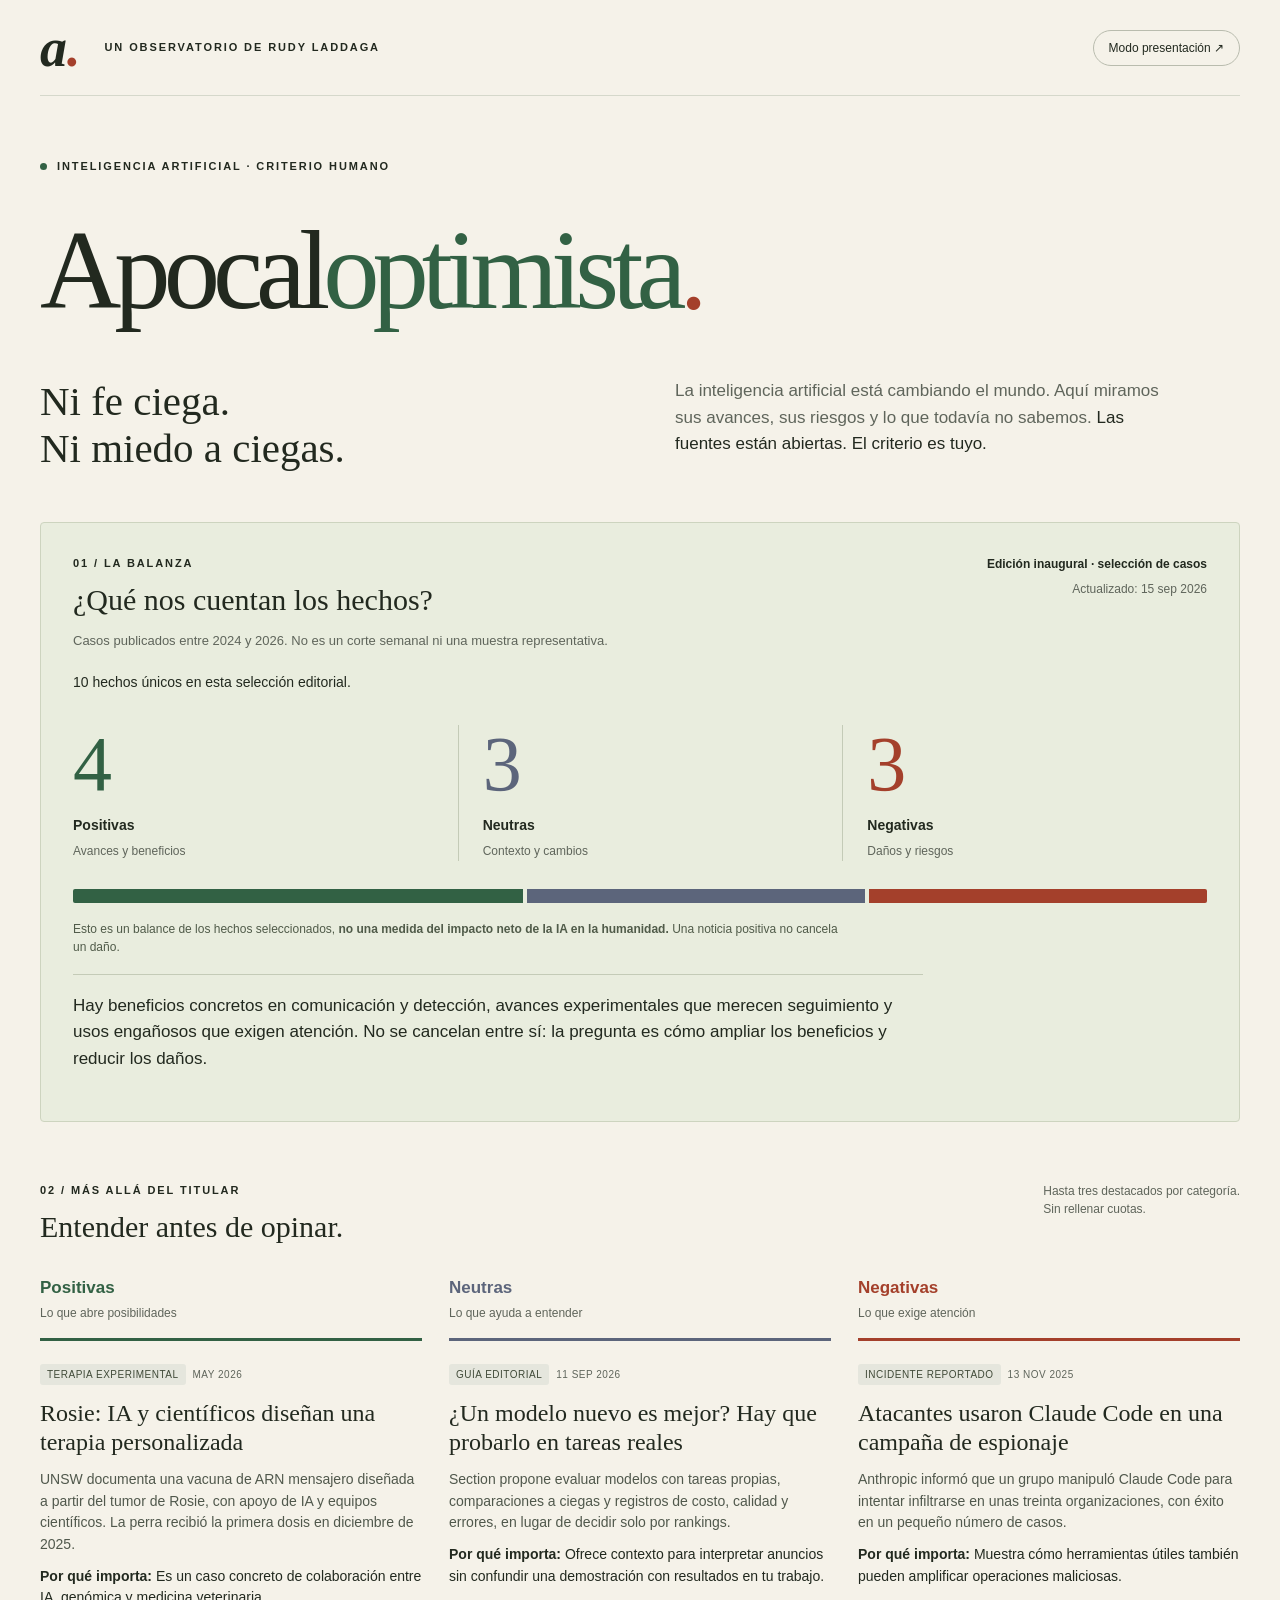
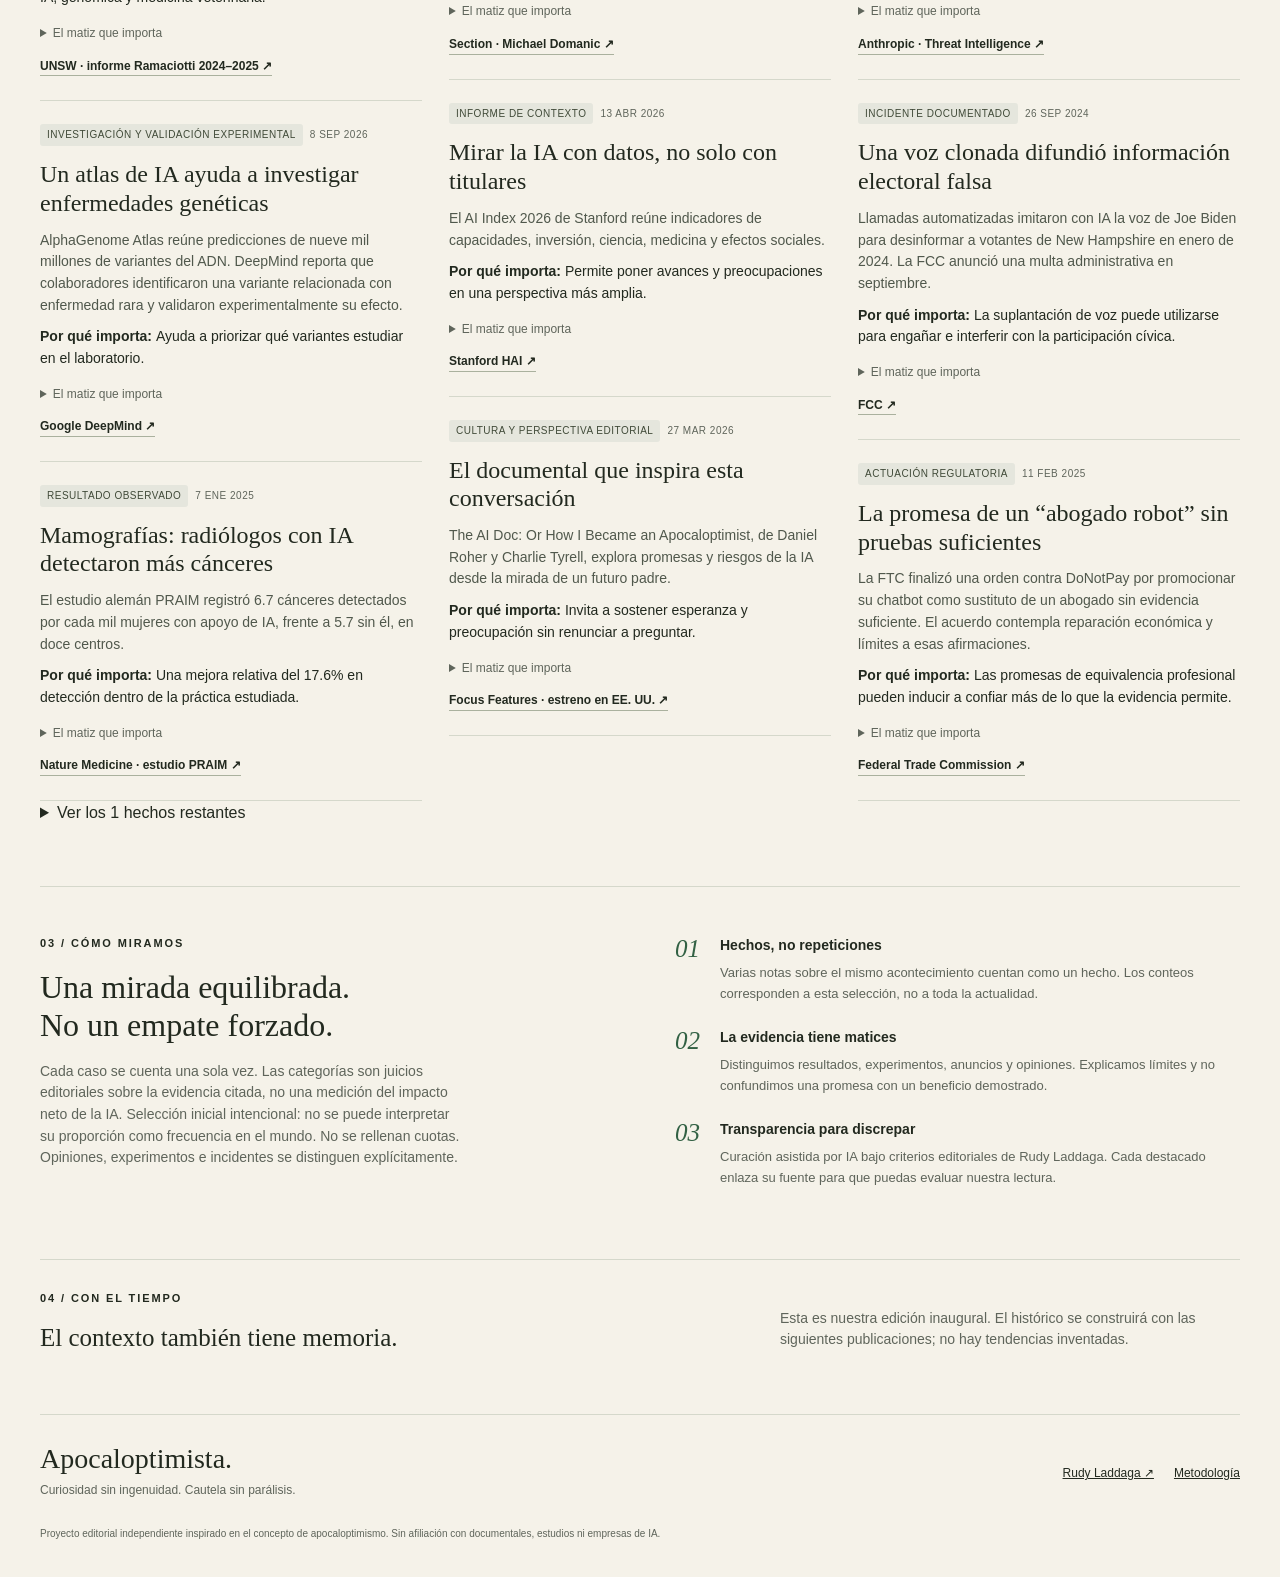
==== apocaloptimista/index.html @ 4a0e38a5 "Launch Apocaloptimista with sourced inaugural edition and TV view" ====
<!doctype html>
<html lang="es">
<head>
<meta charset="utf-8"><meta name="viewport" content="width=device-width,initial-scale=1">
<title>Apocaloptimista — La IA, en perspectiva</title>
<meta name="description" content="Avances, riesgos y contexto de la inteligencia artificial. Una selección con fuentes para formar tu propio criterio, sin alarmismo ni promesas vacías.">
<meta name="theme-color" content="#f5f2e9"><meta property="og:title" content="Apocaloptimista — La IA, en perspectiva"><meta property="og:description" content="Ni fe ciega. Ni miedo a ciegas. Avances, riesgos y contexto para formar tu propio criterio."><meta property="og:type" content="website"><meta property="og:url" content="https://www.laddaga.net/apocaloptimista/">
<link rel="canonical" href="https://www.laddaga.net/apocaloptimista/"><link rel="stylesheet" href="styles.css"><script src="app.js" defer></script>
</head>
<body>
<a class="skip" href="#balance">Saltar al balance</a>
<header class="masthead"><a class="brand" href="./">a<span class="brand-dot">.</span></a><span class="mast-label">UN OBSERVATORIO DE RUDY LADDAGA</span><button id="presentation" type="button" aria-pressed="false">Modo presentación <span aria-hidden="true">↗</span></button></header>
<main>
<section class="hero"><div class="eyebrow"><span class="live-dot"></span> INTELIGENCIA ARTIFICIAL · CRITERIO HUMANO</div><h1>Apocal<span>optimista</span><i>.</i></h1><div class="hero-bottom"><h2>Ni fe ciega.<br>Ni miedo a ciegas.</h2><p>La inteligencia artificial está cambiando el mundo. Aquí miramos sus avances, sus riesgos y lo que todavía no sabemos. <strong>Las fuentes están abiertas. El criterio es tuyo.</strong></p></div></section>
<section id="balance" class="balance" aria-labelledby="balance-title"><div class="section-heading"><div><div class="eyebrow">01 / LA BALANZA</div><h2 id="balance-title">¿Qué nos cuentan los hechos?</h2></div><div class="edition"><span id="edition-label">Cargando edición…</span><time id="updated"></time></div></div><p id="period" class="period"></p><div id="status" role="status">Estamos preparando los datos de esta edición.</div><div class="counts" id="counts"></div><div class="distribution" id="distribution" role="img" aria-label="Distribución de noticias"></div><p class="balance-note">Esto es un balance de los hechos seleccionados, <strong>no una medida del impacto neto de la IA en la humanidad.</strong> Una noticia positiva no cancela un daño.</p><p id="editorial" class="editorial" hidden></p></section>
<section class="stories" aria-labelledby="stories-title"><div class="section-heading"><div><div class="eyebrow">02 / MÁS ALLÁ DEL TITULAR</div><h2 id="stories-title">Entender antes de opinar.</h2></div><p>Hasta tres destacados por categoría.<br>Sin rellenar cuotas.</p></div><div class="story-columns" id="stories"></div></section>
<section class="methodology" id="metodo"><div><div class="eyebrow">03 / CÓMO MIRAMOS</div><h2>Una mirada equilibrada.<br>No un empate forzado.</h2><p id="methodology-intro">Seleccionamos hechos, contrastamos las fuentes y explicamos por qué importa cada uno. La incertidumbre no se esconde.</p></div><div class="principles"><article><span>01</span><div><h3>Hechos, no repeticiones</h3><p>Varias notas sobre el mismo acontecimiento cuentan como un hecho. Los conteos corresponden a esta selección, no a toda la actualidad.</p></div></article><article><span>02</span><div><h3>La evidencia tiene matices</h3><p>Distinguimos resultados, experimentos, anuncios y opiniones. Explicamos límites y no confundimos una promesa con un beneficio demostrado.</p></div></article><article><span>03</span><div><h3>Transparencia para discrepar</h3><p>Curación asistida por IA bajo criterios editoriales de Rudy Laddaga. Cada destacado enlaza su fuente para que puedas evaluar nuestra lectura.</p></div></article></div></section>
<section class="archive"><div><div class="eyebrow">04 / CON EL TIEMPO</div><h2>El contexto también tiene memoria.</h2></div><p id="archive-note">Esta es nuestra edición inaugural. El histórico se construirá con las siguientes publicaciones; no hay tendencias inventadas.</p></section>
</main><footer><div><strong>Apocaloptimista.</strong><p>Curiosidad sin ingenuidad. Cautela sin parálisis.</p></div><div class="footer-links"><a href="/">Rudy Laddaga ↗</a><a href="#metodo">Metodología</a></div><small>Proyecto editorial independiente inspirado en el concepto de apocaloptimismo. Sin afiliación con documentales, estudios ni empresas de IA.</small><span class="tv-url">laddaga.net/apocaloptimista</span></footer>
<noscript><p class="noscript">Activa JavaScript para consultar los conteos y noticias de esta edición. También puedes <a href="data.json">leer los datos publicados</a>.</p></noscript>
</body></html>
---- apocaloptimista/styles.css ----
:root{--paper:#f5f2e9;--ink:#22291f;--muted:#5f655b;--line:#d5d8cb;--green:#326144;--orange:#a4402b;--neutral:#5c657b;--serif:Georgia,'Times New Roman',serif}*{box-sizing:border-box}html{scroll-behavior:smooth}body{margin:0;background:var(--paper);color:var(--ink);font-family:Arial,Helvetica,sans-serif;line-height:1.55}a{color:inherit}button,a{touch-action:manipulation}button:focus-visible,a:focus-visible,summary:focus-visible{outline:3px solid var(--orange);outline-offset:5px}.skip{position:absolute;left:20px;top:-80px;background:var(--ink);color:white;padding:12px;z-index:10}.skip:focus{top:10px}.masthead,main,footer{width:min(1240px,calc(100% - 80px));margin:auto}.masthead{display:flex;align-items:center;gap:24px;min-height:96px;border-bottom:1px solid var(--line)}.brand{font:italic bold 54px var(--serif);text-decoration:none;line-height:1}.brand-dot{color:var(--orange)}.mast-label,.eyebrow{font-size:11px;font-weight:700;letter-spacing:1.9px}.mast-label{flex:1}.masthead button{border:1px solid #b9bcae;padding:10px 15px;border-radius:30px;background:transparent;color:var(--ink);font-size:12px;cursor:pointer}.hero{padding:62px 0 50px}.hero>.eyebrow{display:flex;align-items:center;gap:10px}.live-dot{width:7px;height:7px;background:var(--green);border-radius:50%}h1{font-family:var(--serif);font-size:clamp(48px,8.8vw,114px);font-weight:400;letter-spacing:-7px;line-height:1.2;margin:28px 0 40px}h1 span{color:var(--green)}h1 i{color:var(--orange);font-style:normal}.hero-bottom{display:grid;grid-template-columns:1fr 1fr;align-items:start;gap:70px}.hero-bottom h2{font:400 clamp(30px,3.2vw,44px)/1.15 var(--serif);margin:0}.hero-bottom p{font-size:17px;max-width:490px;margin:0;color:var(--muted)}.hero-bottom strong{color:var(--ink);font-weight:500}.balance{padding:32px;background:#e9edde;border:1px solid #cdd4bf;border-radius:4px;scroll-margin-top:20px}.section-heading{display:flex;align-items:start;justify-content:space-between;gap:24px}.section-heading h2{font:400 30px/1.2 var(--serif);margin:10px 0 0}.edition{text-align:right;font-size:12px;color:var(--muted)}.edition span{display:block;font-weight:700;color:var(--ink)}.edition time{display:block;margin-top:6px}.period{font-size:13px;color:var(--muted);margin-bottom:0}.counts{display:grid;grid-template-columns:repeat(3,1fr);gap:20px;margin:32px 0 20px}.count{border-left:1px solid #c4cbb7;padding-left:24px}.count:first-child{border-left:none;padding-left:0}.count strong{font:400 78px/1 var(--serif);display:block;margin-bottom:10px}.count .count-label{font-size:14px;font-weight:700}.count small{display:block;font-size:12px;margin-top:4px;color:var(--muted)}.positiva{--category:var(--green)}.neutra{--category:var(--neutral)}.negativa{--category:var(--orange)}.count strong,.column-heading{color:var(--category)}.distribution{display:flex;gap:4px;height:14px;margin-top:28px;overflow:hidden;border-radius:2px}.distribution span{background:var(--category);min-width:0}.balance-note{max-width:780px;font-size:12px;color:#505b49;margin:17px 0 0}.balance-note strong{font-weight:600}.editorial{padding-top:18px;border-top:1px solid #c4cbb7;font-size:17px;max-width:850px}.stories{padding:60px 0}.section-heading>p{font-size:12px;color:var(--muted);margin:0}.story-columns{display:grid;grid-template-columns:repeat(3,1fr);gap:27px;margin-top:30px}.column-heading{font-size:17px;font-weight:700;margin:0;padding:0 0 15px;border-bottom:3px solid var(--category)}.column-heading span{font-size:12px;font-weight:400;display:block;color:var(--muted);margin-top:3px}.story{padding:23px 0;border-bottom:1px solid var(--line)}.story-meta{font-size:10px;letter-spacing:.5px;text-transform:uppercase;color:var(--muted);display:flex;flex-wrap:wrap;gap:7px;align-items:center}.tag{background:#e5e6dd;border-radius:3px;padding:3px 7px;color:#404a38}.story h3{font:400 24px/1.2 var(--serif);margin:14px 0 12px}.story p{font-size:14px;color:#50584c;margin:10px 0}.story .why{color:var(--ink)}.story details{font-size:12px;margin-top:15px}.story summary{cursor:pointer;color:var(--muted)}.story details p{font-size:12px}.source{font-size:12px;display:inline-block;text-decoration:none;border-bottom:1px solid #aab19e;margin-top:14px;font-weight:700}.source:hover{color:var(--orange)}.empty{color:var(--muted);font-size:14px}.methodology{border-top:1px solid var(--line);display:grid;grid-template-columns:1fr 1fr;gap:70px;padding:48px 0}.methodology h2,.archive h2{font:400 32px/1.2 var(--serif);margin:16px 0}.methodology>div>p,.archive p{font-size:14px;color:var(--muted);max-width:420px}.principles article{display:flex;gap:20px;padding:0 0 23px}.principles article>span{font:italic 25px var(--serif);color:var(--green)}.principles h3{font-size:14px;margin:0 0 7px}.principles p{font-size:13px;color:var(--muted);margin:0}.archive{padding:30px 0 45px;border-top:1px solid var(--line);display:flex;justify-content:space-between;gap:50px;align-items:center}.archive h2{font-size:25px}.archive p{max-width:460px}footer{border-top:1px solid var(--line);padding:28px 0 35px;display:flex;flex-wrap:wrap;gap:22px;justify-content:space-between}footer strong{font:400 28px var(--serif)}footer p{font-size:12px;color:var(--muted);margin:5px 0}.footer-links{display:flex;gap:20px;align-items:center;font-size:12px}footer small{display:block;width:100%;font-size:10px;color:var(--muted)}.tv-url{display:none}#status{font-size:14px;margin-top:20px}.noscript{padding:20px}.presentation .masthead,.presentation main,.presentation footer{width:min(1500px,calc(100% - 72px))}.presentation .hero{padding:30px 0}.presentation h1{font-size:clamp(60px,9vw,128px);margin:10px 0 20px}.presentation .hero-bottom{display:none}.presentation .counts strong{font-size:110px}.presentation .count-label{font-size:22px}.presentation .count small,.presentation .balance-note{font-size:16px}.presentation .balance{padding:25px 35px}.presentation .stories,.presentation .methodology,.presentation .archive,.presentation footer>div,.presentation footer>small{display:none}.presentation .tv-url{display:block;font-size:30px;font-weight:700}.presentation footer{border:0;justify-content:center;padding:18px 0}.presentation .section-heading h2{font-size:35px}@media(max-width:700px){.masthead,main,footer{width:calc(100% - 36px)}.masthead{min-height:76px;gap:12px}.mast-label{font-size:8px;letter-spacing:1px;max-width:130px}.masthead button{font-size:10px;padding:8px 10px;margin-left:auto}.brand{font-size:42px}.hero{padding:38px 0 30px}.eyebrow{font-size:9px;letter-spacing:1.4px}h1{font-size:clamp(34px,10vw,68px);letter-spacing:-2.6px;margin:22px 0 26px}.hero-bottom{grid-template-columns:1fr;gap:20px}.hero-bottom h2{font-size:30px}.hero-bottom p{font-size:15px}.balance{padding:20px 16px}.section-heading{flex-direction:column;gap:15px}.section-heading h2{font-size:27px}.edition{text-align:left}.edition time{margin-top:2px}.counts{gap:8px;margin:25px 0 15px}.count{padding-left:12px}.count strong{font-size:55px}.count .count-label{font-size:12px}.count small{font-size:10px}.distribution{margin-top:20px}.balance-note{font-size:11px}.stories{padding:35px 0}.story-columns{grid-template-columns:1fr;gap:35px}.story h3{font-size:26px}.story{padding:22px 0}.methodology{grid-template-columns:1fr;gap:20px;padding:35px 0}.methodology h2{font-size:30px}.archive{display:block;padding-bottom:25px}.presentation .masthead,.presentation main,.presentation footer{width:calc(100% - 28px)}.presentation h1{font-size:10vw;letter-spacing:-2px}.presentation .balance{padding:20px 14px}.presentation .counts strong{font-size:65px}.presentation .count-label{font-size:12px}.presentation .count small,.presentation .balance-note{font-size:11px}.presentation .tv-url{font-size:19px}.presentation .section-heading h2{font-size:26px}}@media(prefers-reduced-motion:reduce){html{scroll-behavior:auto}}
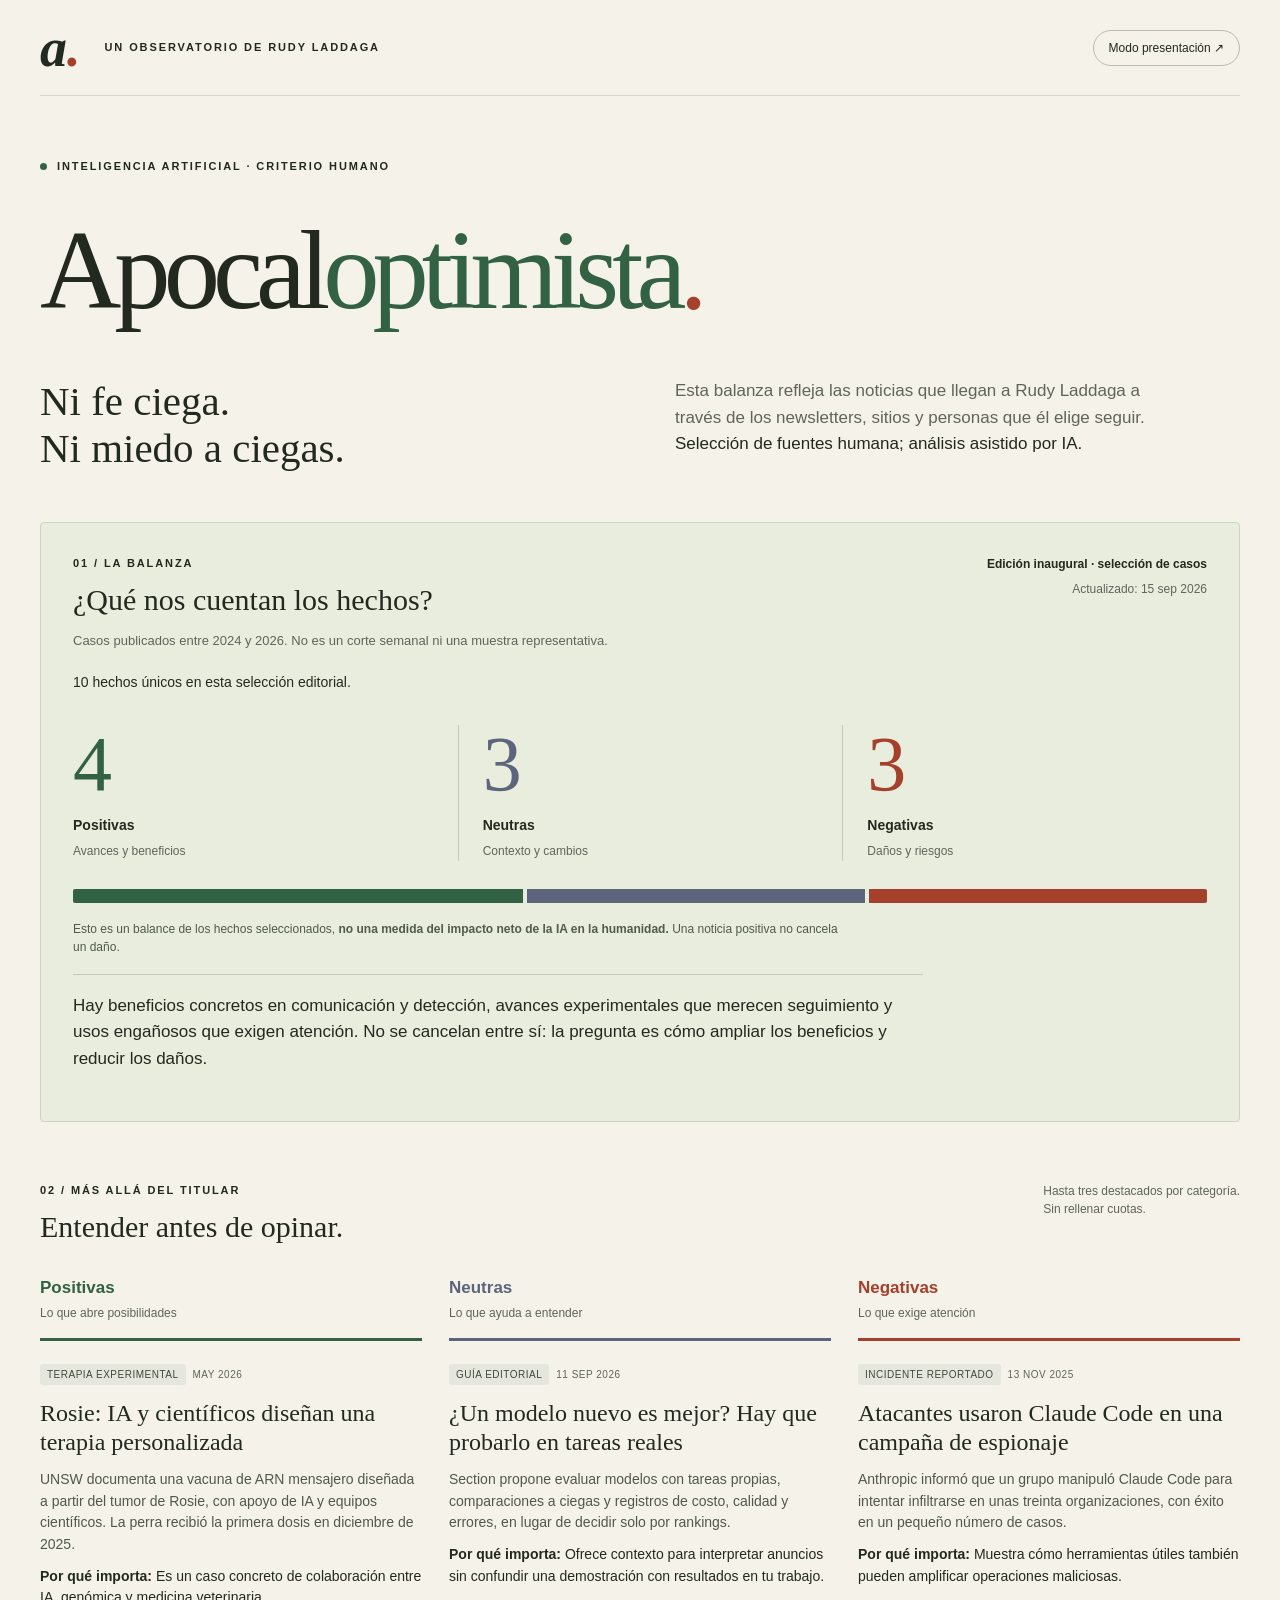
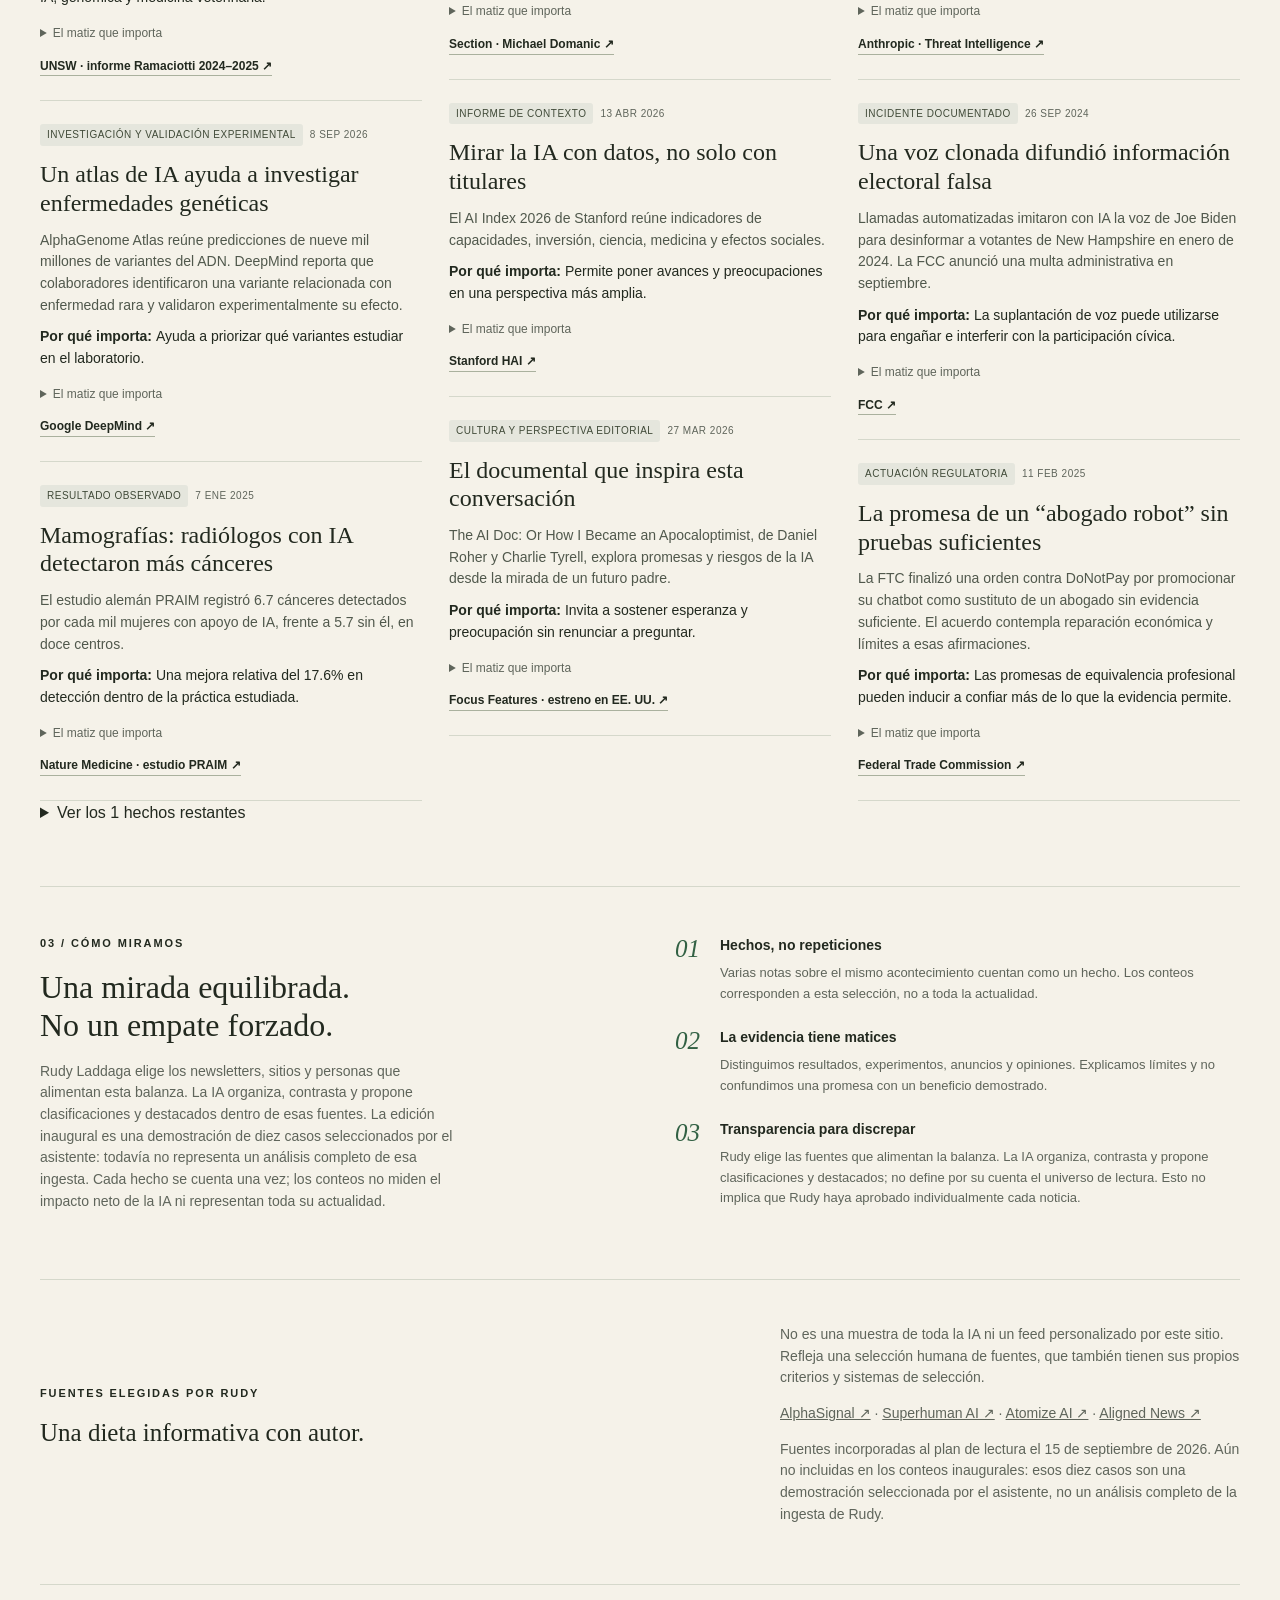
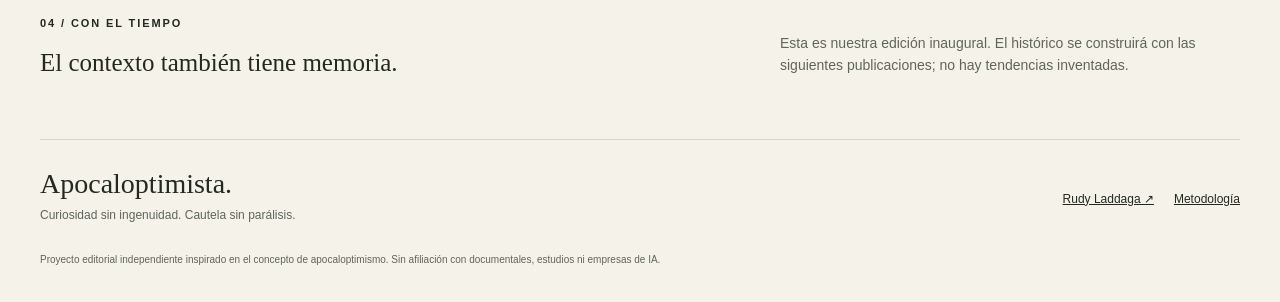
==== commit 15896229: "Clarify Rudy-curated source universe and inaugural scope" ====
--- a/apocaloptimista/index.html
+++ b/apocaloptimista/index.html
@@ -11,11 +11,11 @@
 <a class="skip" href="#balance">Saltar al balance</a>
 <header class="masthead"><a class="brand" href="./">a<span class="brand-dot">.</span></a><span class="mast-label">UN OBSERVATORIO DE RUDY LADDAGA</span><button id="presentation" type="button" aria-pressed="false">Modo presentación <span aria-hidden="true">↗</span></button></header>
 <main>
-<section class="hero"><div class="eyebrow"><span class="live-dot"></span> INTELIGENCIA ARTIFICIAL · CRITERIO HUMANO</div><h1>Apocal<span>optimista</span><i>.</i></h1><div class="hero-bottom"><h2>Ni fe ciega.<br>Ni miedo a ciegas.</h2><p>La inteligencia artificial está cambiando el mundo. Aquí miramos sus avances, sus riesgos y lo que todavía no sabemos. <strong>Las fuentes están abiertas. El criterio es tuyo.</strong></p></div></section>
+<section class="hero"><div class="eyebrow"><span class="live-dot"></span> INTELIGENCIA ARTIFICIAL · CRITERIO HUMANO</div><h1>Apocal<span>optimista</span><i>.</i></h1><div class="hero-bottom"><h2>Ni fe ciega.<br>Ni miedo a ciegas.</h2><p>Esta balanza refleja las noticias que llegan a Rudy Laddaga a través de los newsletters, sitios y personas que él elige seguir. <strong>Selección de fuentes humana; análisis asistido por IA.</strong></p></div></section>
 <section id="balance" class="balance" aria-labelledby="balance-title"><div class="section-heading"><div><div class="eyebrow">01 / LA BALANZA</div><h2 id="balance-title">¿Qué nos cuentan los hechos?</h2></div><div class="edition"><span id="edition-label">Cargando edición…</span><time id="updated"></time></div></div><p id="period" class="period"></p><div id="status" role="status">Estamos preparando los datos de esta edición.</div><div class="counts" id="counts"></div><div class="distribution" id="distribution" role="img" aria-label="Distribución de noticias"></div><p class="balance-note">Esto es un balance de los hechos seleccionados, <strong>no una medida del impacto neto de la IA en la humanidad.</strong> Una noticia positiva no cancela un daño.</p><p id="editorial" class="editorial" hidden></p></section>
 <section class="stories" aria-labelledby="stories-title"><div class="section-heading"><div><div class="eyebrow">02 / MÁS ALLÁ DEL TITULAR</div><h2 id="stories-title">Entender antes de opinar.</h2></div><p>Hasta tres destacados por categoría.<br>Sin rellenar cuotas.</p></div><div class="story-columns" id="stories"></div></section>
-<section class="methodology" id="metodo"><div><div class="eyebrow">03 / CÓMO MIRAMOS</div><h2>Una mirada equilibrada.<br>No un empate forzado.</h2><p id="methodology-intro">Seleccionamos hechos, contrastamos las fuentes y explicamos por qué importa cada uno. La incertidumbre no se esconde.</p></div><div class="principles"><article><span>01</span><div><h3>Hechos, no repeticiones</h3><p>Varias notas sobre el mismo acontecimiento cuentan como un hecho. Los conteos corresponden a esta selección, no a toda la actualidad.</p></div></article><article><span>02</span><div><h3>La evidencia tiene matices</h3><p>Distinguimos resultados, experimentos, anuncios y opiniones. Explicamos límites y no confundimos una promesa con un beneficio demostrado.</p></div></article><article><span>03</span><div><h3>Transparencia para discrepar</h3><p>Curación asistida por IA bajo criterios editoriales de Rudy Laddaga. Cada destacado enlaza su fuente para que puedas evaluar nuestra lectura.</p></div></article></div></section>
-<section class="archive"><div><div class="eyebrow">04 / CON EL TIEMPO</div><h2>El contexto también tiene memoria.</h2></div><p id="archive-note">Esta es nuestra edición inaugural. El histórico se construirá con las siguientes publicaciones; no hay tendencias inventadas.</p></section>
+<section class="methodology" id="metodo"><div><div class="eyebrow">03 / CÓMO MIRAMOS</div><h2>Una mirada equilibrada.<br>No un empate forzado.</h2><p id="methodology-intro">Seleccionamos hechos, contrastamos las fuentes y explicamos por qué importa cada uno. La incertidumbre no se esconde.</p></div><div class="principles"><article><span>01</span><div><h3>Hechos, no repeticiones</h3><p>Varias notas sobre el mismo acontecimiento cuentan como un hecho. Los conteos corresponden a esta selección, no a toda la actualidad.</p></div></article><article><span>02</span><div><h3>La evidencia tiene matices</h3><p>Distinguimos resultados, experimentos, anuncios y opiniones. Explicamos límites y no confundimos una promesa con un beneficio demostrado.</p></div></article><article><span>03</span><div><h3>Transparencia para discrepar</h3><p>Rudy elige las fuentes que alimentan la balanza. La IA organiza, contrasta y propone clasificaciones y destacados; no define por su cuenta el universo de lectura. Esto no implica que Rudy haya aprobado individualmente cada noticia.</p></div></article></div></section>
+<section class="archive" id="fuentes"><div><div class="eyebrow">FUENTES ELEGIDAS POR RUDY</div><h2>Una dieta informativa con autor.</h2></div><div><p>No es una muestra de toda la IA ni un feed personalizado por este sitio. Refleja una selección humana de fuentes, que también tienen sus propios criterios y sistemas de selección.</p><p><a href="https://alphasignal.ai/" target="_blank" rel="noopener noreferrer">AlphaSignal ↗</a> · <a href="https://www.superhuman.ai/" target="_blank" rel="noopener noreferrer">Superhuman AI ↗</a> · <a href="https://atomize-ai.vercel.app/" target="_blank" rel="noopener noreferrer">Atomize AI ↗</a> · <a href="https://alignednews.com/ai" target="_blank" rel="noopener noreferrer">Aligned News ↗</a></p><p>Fuentes incorporadas al plan de lectura el 15 de septiembre de 2026. Aún no incluidas en los conteos inaugurales: esos diez casos son una demostración seleccionada por el asistente, no un análisis completo de la ingesta de Rudy.</p></div></section><section class="archive"><div><div class="eyebrow">04 / CON EL TIEMPO</div><h2>El contexto también tiene memoria.</h2></div><p id="archive-note">Esta es nuestra edición inaugural. El histórico se construirá con las siguientes publicaciones; no hay tendencias inventadas.</p></section>
 </main><footer><div><strong>Apocaloptimista.</strong><p>Curiosidad sin ingenuidad. Cautela sin parálisis.</p></div><div class="footer-links"><a href="/">Rudy Laddaga ↗</a><a href="#metodo">Metodología</a></div><small>Proyecto editorial independiente inspirado en el concepto de apocaloptimismo. Sin afiliación con documentales, estudios ni empresas de IA.</small><span class="tv-url">laddaga.net/apocaloptimista</span></footer>
 <noscript><p class="noscript">Activa JavaScript para consultar los conteos y noticias de esta edición. También puedes <a href="data.json">leer los datos publicados</a>.</p></noscript>
 </body></html>
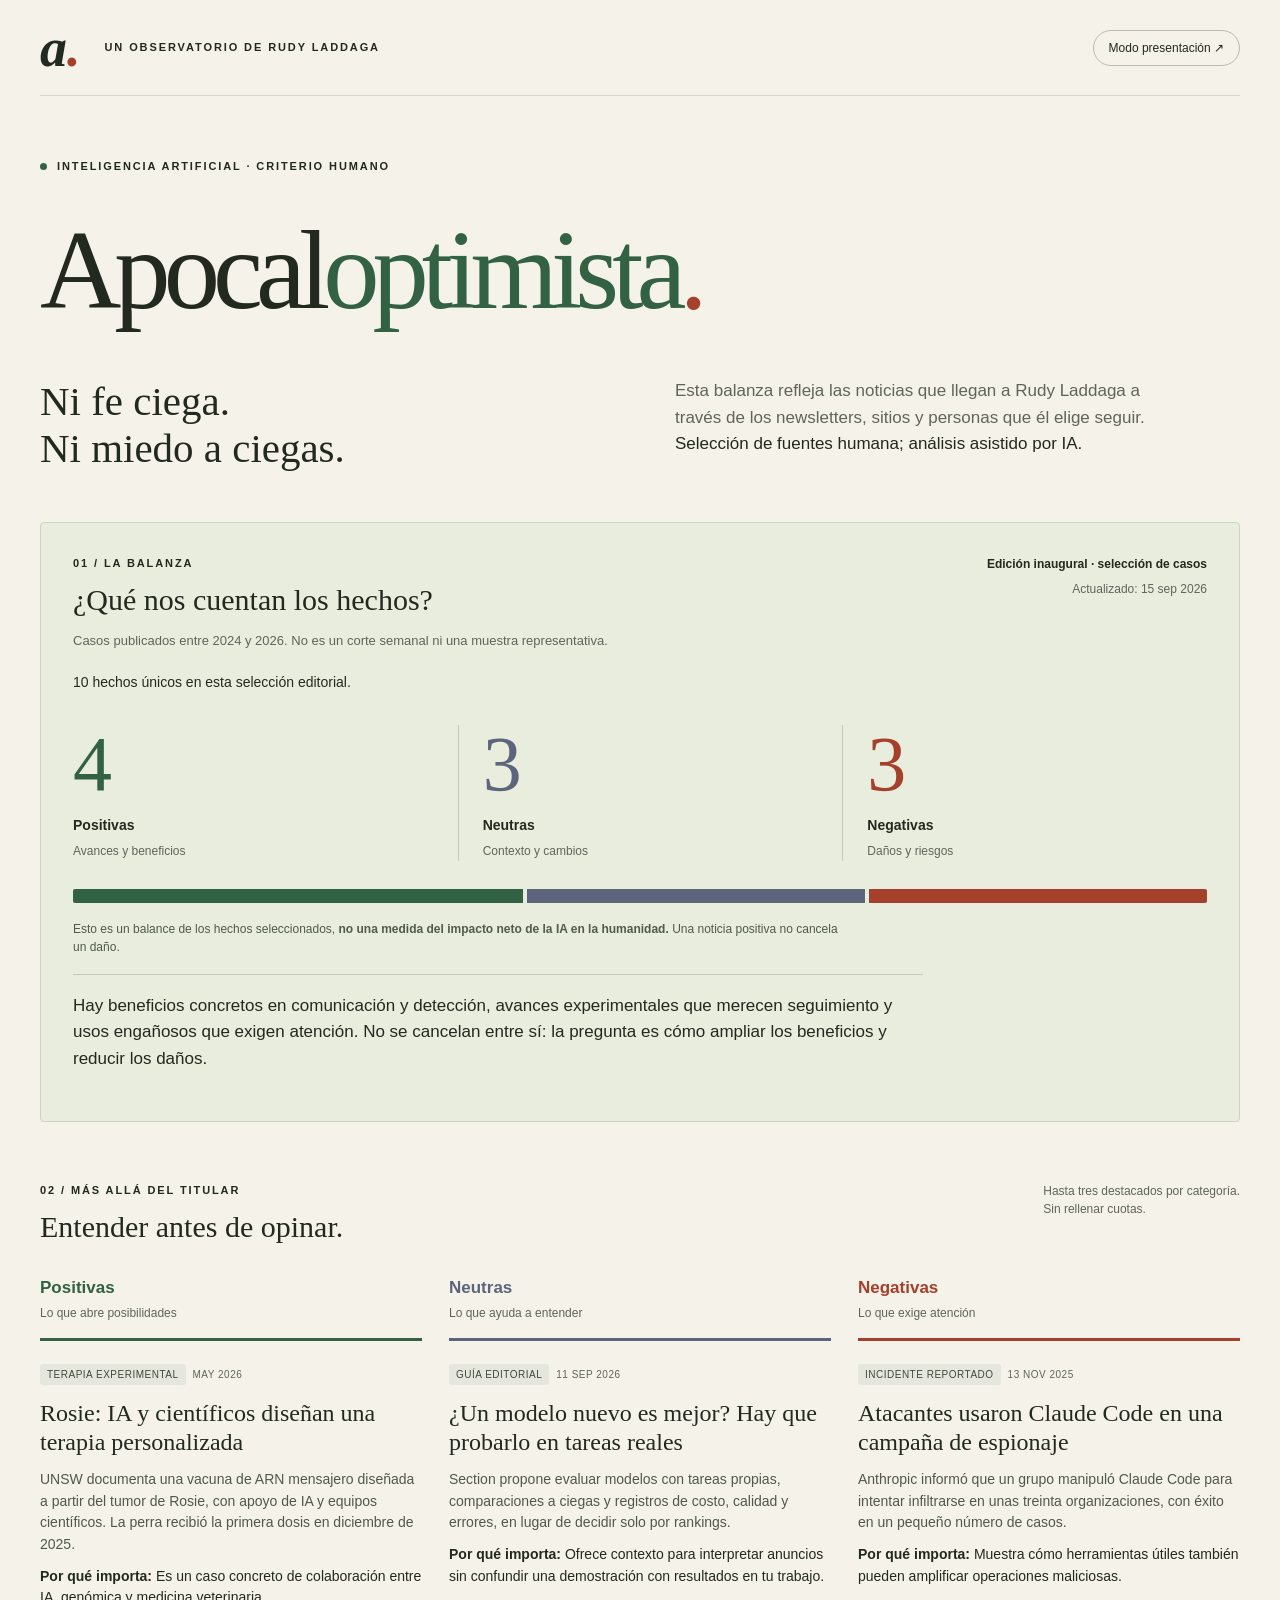
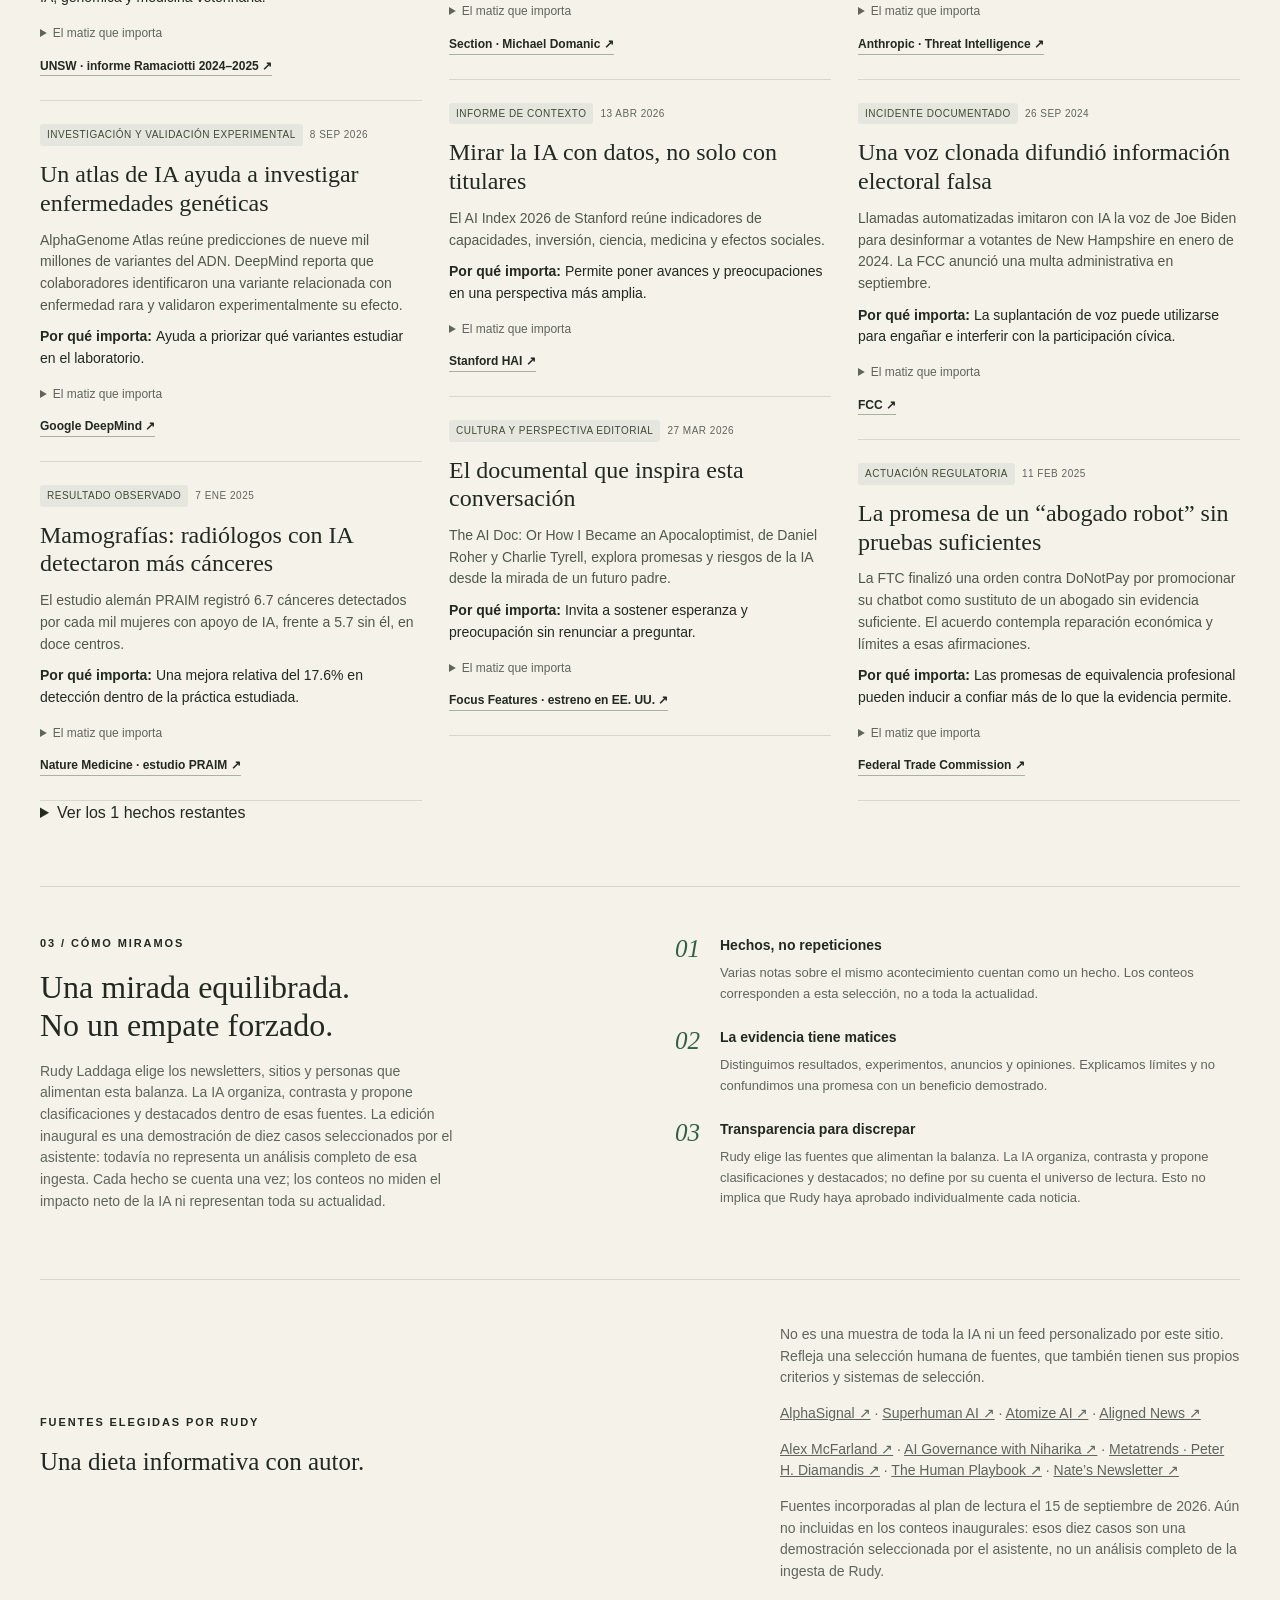
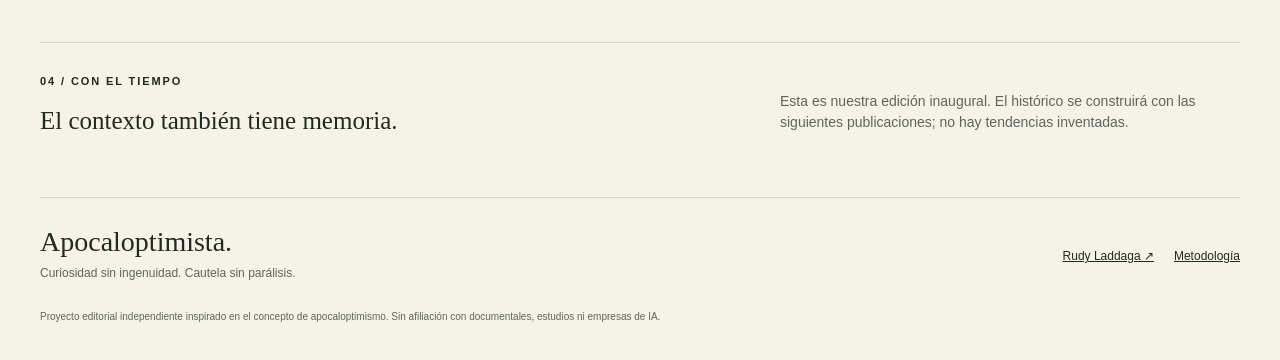
==== commit d4bde3d8: "Add five newsletters selected by Rudy" ====
--- a/apocaloptimista/index.html
+++ b/apocaloptimista/index.html
@@ -15,7 +15,7 @@
 <section id="balance" class="balance" aria-labelledby="balance-title"><div class="section-heading"><div><div class="eyebrow">01 / LA BALANZA</div><h2 id="balance-title">¿Qué nos cuentan los hechos?</h2></div><div class="edition"><span id="edition-label">Cargando edición…</span><time id="updated"></time></div></div><p id="period" class="period"></p><div id="status" role="status">Estamos preparando los datos de esta edición.</div><div class="counts" id="counts"></div><div class="distribution" id="distribution" role="img" aria-label="Distribución de noticias"></div><p class="balance-note">Esto es un balance de los hechos seleccionados, <strong>no una medida del impacto neto de la IA en la humanidad.</strong> Una noticia positiva no cancela un daño.</p><p id="editorial" class="editorial" hidden></p></section>
 <section class="stories" aria-labelledby="stories-title"><div class="section-heading"><div><div class="eyebrow">02 / MÁS ALLÁ DEL TITULAR</div><h2 id="stories-title">Entender antes de opinar.</h2></div><p>Hasta tres destacados por categoría.<br>Sin rellenar cuotas.</p></div><div class="story-columns" id="stories"></div></section>
 <section class="methodology" id="metodo"><div><div class="eyebrow">03 / CÓMO MIRAMOS</div><h2>Una mirada equilibrada.<br>No un empate forzado.</h2><p id="methodology-intro">Seleccionamos hechos, contrastamos las fuentes y explicamos por qué importa cada uno. La incertidumbre no se esconde.</p></div><div class="principles"><article><span>01</span><div><h3>Hechos, no repeticiones</h3><p>Varias notas sobre el mismo acontecimiento cuentan como un hecho. Los conteos corresponden a esta selección, no a toda la actualidad.</p></div></article><article><span>02</span><div><h3>La evidencia tiene matices</h3><p>Distinguimos resultados, experimentos, anuncios y opiniones. Explicamos límites y no confundimos una promesa con un beneficio demostrado.</p></div></article><article><span>03</span><div><h3>Transparencia para discrepar</h3><p>Rudy elige las fuentes que alimentan la balanza. La IA organiza, contrasta y propone clasificaciones y destacados; no define por su cuenta el universo de lectura. Esto no implica que Rudy haya aprobado individualmente cada noticia.</p></div></article></div></section>
-<section class="archive" id="fuentes"><div><div class="eyebrow">FUENTES ELEGIDAS POR RUDY</div><h2>Una dieta informativa con autor.</h2></div><div><p>No es una muestra de toda la IA ni un feed personalizado por este sitio. Refleja una selección humana de fuentes, que también tienen sus propios criterios y sistemas de selección.</p><p><a href="https://alphasignal.ai/" target="_blank" rel="noopener noreferrer">AlphaSignal ↗</a> · <a href="https://www.superhuman.ai/" target="_blank" rel="noopener noreferrer">Superhuman AI ↗</a> · <a href="https://atomize-ai.vercel.app/" target="_blank" rel="noopener noreferrer">Atomize AI ↗</a> · <a href="https://alignednews.com/ai" target="_blank" rel="noopener noreferrer">Aligned News ↗</a></p><p>Fuentes incorporadas al plan de lectura el 15 de septiembre de 2026. Aún no incluidas en los conteos inaugurales: esos diez casos son una demostración seleccionada por el asistente, no un análisis completo de la ingesta de Rudy.</p></div></section><section class="archive"><div><div class="eyebrow">04 / CON EL TIEMPO</div><h2>El contexto también tiene memoria.</h2></div><p id="archive-note">Esta es nuestra edición inaugural. El histórico se construirá con las siguientes publicaciones; no hay tendencias inventadas.</p></section>
+<section class="archive" id="fuentes"><div><div class="eyebrow">FUENTES ELEGIDAS POR RUDY</div><h2>Una dieta informativa con autor.</h2></div><div><p>No es una muestra de toda la IA ni un feed personalizado por este sitio. Refleja una selección humana de fuentes, que también tienen sus propios criterios y sistemas de selección.</p><p><a href="https://alphasignal.ai/" target="_blank" rel="noopener noreferrer">AlphaSignal ↗</a> · <a href="https://www.superhuman.ai/" target="_blank" rel="noopener noreferrer">Superhuman AI ↗</a> · <a href="https://atomize-ai.vercel.app/" target="_blank" rel="noopener noreferrer">Atomize AI ↗</a> · <a href="https://alignednews.com/ai" target="_blank" rel="noopener noreferrer">Aligned News ↗</a></p><p><a href="https://alexmcfarland.substack.com/" target="_blank" rel="noopener noreferrer">Alex McFarland ↗</a> · <a href="https://aigovnow.substack.com/" target="_blank" rel="noopener noreferrer">AI Governance with Niharika ↗</a> · <a href="https://metatrends.substack.com/" target="_blank" rel="noopener noreferrer">Metatrends · Peter H. Diamandis ↗</a> · <a href="https://thehumanplaybook.substack.com/" target="_blank" rel="noopener noreferrer">The Human Playbook ↗</a> · <a href="https://natesnewsletter.substack.com/" target="_blank" rel="noopener noreferrer">Nate’s Newsletter ↗</a></p><p>Fuentes incorporadas al plan de lectura el 15 de septiembre de 2026. Aún no incluidas en los conteos inaugurales: esos diez casos son una demostración seleccionada por el asistente, no un análisis completo de la ingesta de Rudy.</p></div></section><section class="archive"><div><div class="eyebrow">04 / CON EL TIEMPO</div><h2>El contexto también tiene memoria.</h2></div><p id="archive-note">Esta es nuestra edición inaugural. El histórico se construirá con las siguientes publicaciones; no hay tendencias inventadas.</p></section>
 </main><footer><div><strong>Apocaloptimista.</strong><p>Curiosidad sin ingenuidad. Cautela sin parálisis.</p></div><div class="footer-links"><a href="/">Rudy Laddaga ↗</a><a href="#metodo">Metodología</a></div><small>Proyecto editorial independiente inspirado en el concepto de apocaloptimismo. Sin afiliación con documentales, estudios ni empresas de IA.</small><span class="tv-url">laddaga.net/apocaloptimista</span></footer>
 <noscript><p class="noscript">Activa JavaScript para consultar los conteos y noticias de esta edición. También puedes <a href="data.json">leer los datos publicados</a>.</p></noscript>
 </body></html>
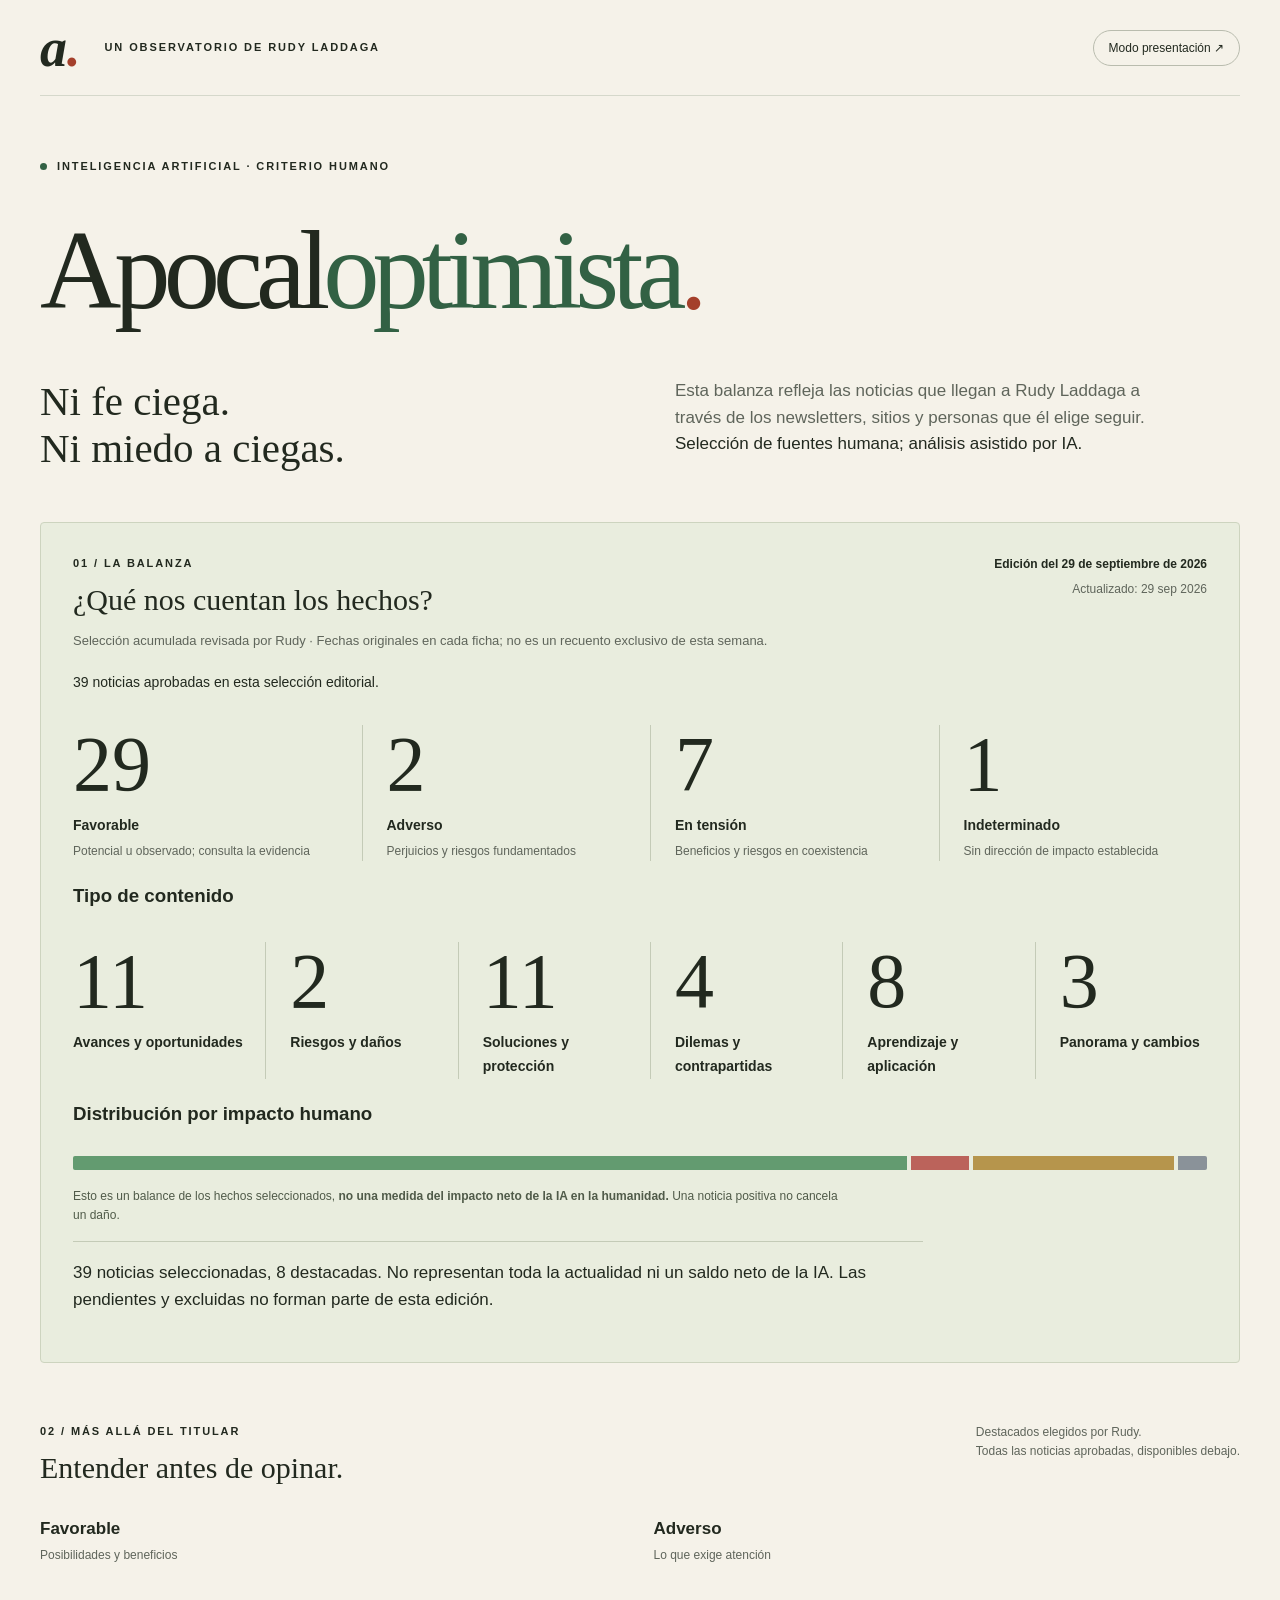
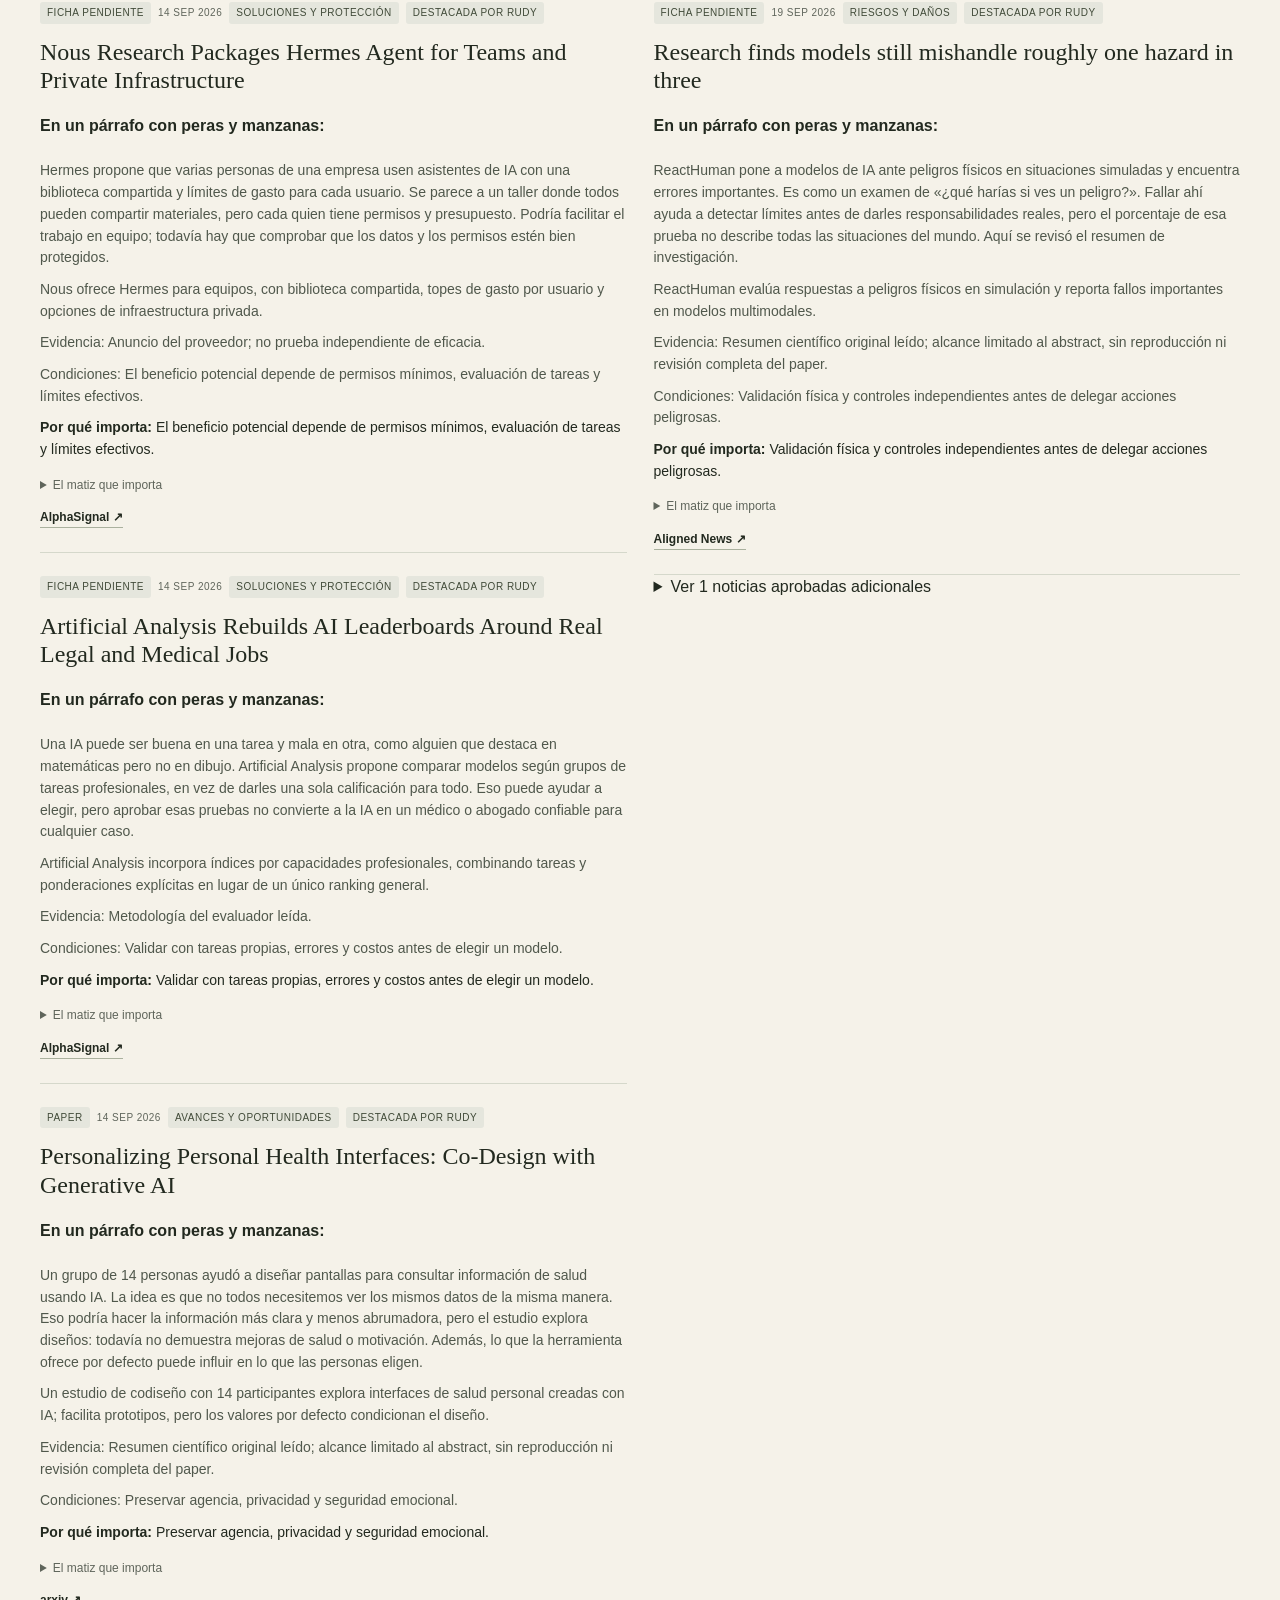
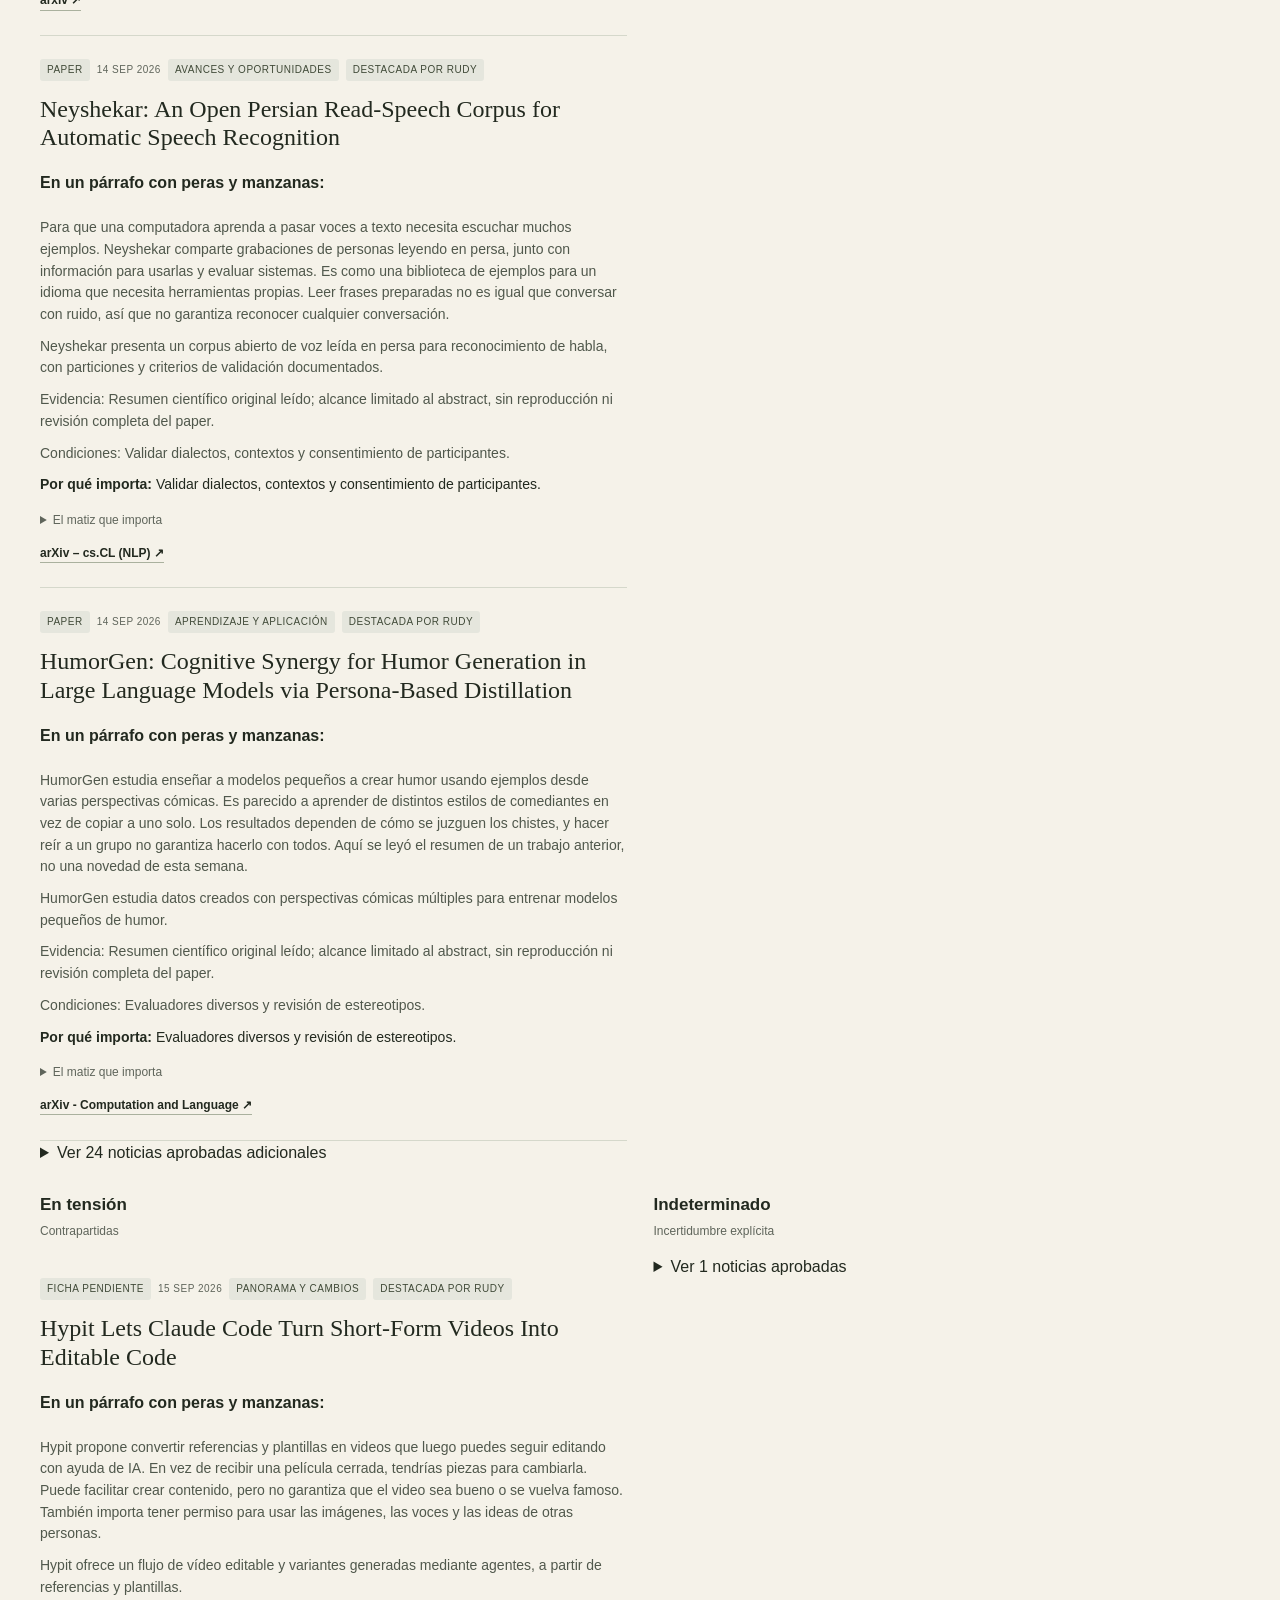
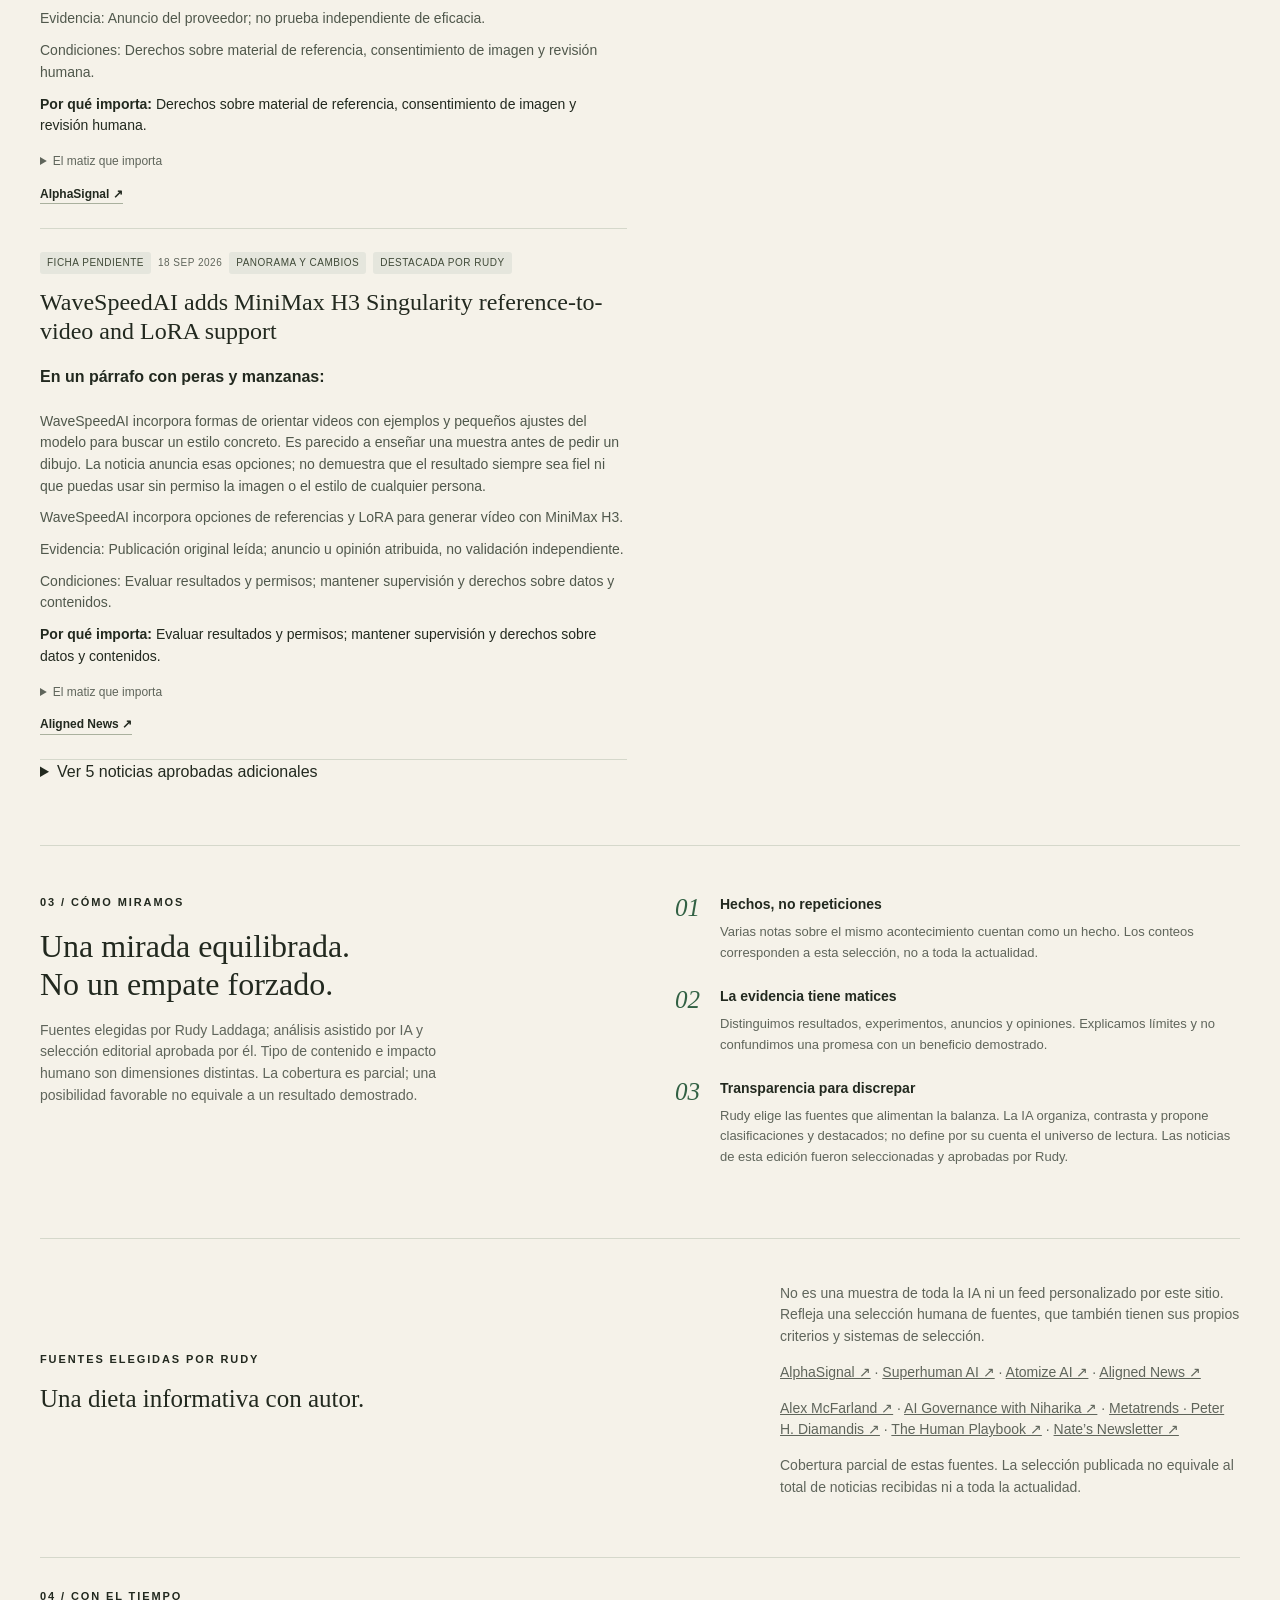
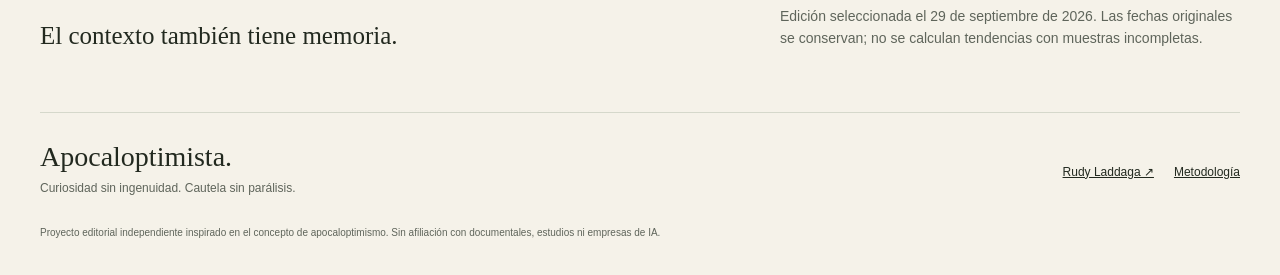
==== commit 4bb1c0a2: "Publish approved Apocaloptimista edition 2026-09-29 with v2 editorial dimensions" ====
--- a/apocaloptimista/index.html
+++ b/apocaloptimista/index.html
@@ -5,17 +5,17 @@
 <title>Apocaloptimista — La IA, en perspectiva</title>
 <meta name="description" content="Avances, riesgos y contexto de la inteligencia artificial. Una selección con fuentes para formar tu propio criterio, sin alarmismo ni promesas vacías.">
 <meta name="theme-color" content="#f5f2e9"><meta property="og:title" content="Apocaloptimista — La IA, en perspectiva"><meta property="og:description" content="Ni fe ciega. Ni miedo a ciegas. Avances, riesgos y contexto para formar tu propio criterio."><meta property="og:type" content="website"><meta property="og:url" content="https://www.laddaga.net/apocaloptimista/">
-<link rel="canonical" href="https://www.laddaga.net/apocaloptimista/"><link rel="stylesheet" href="styles.css"><script src="app.js" defer></script>
+<link rel="canonical" href="https://www.laddaga.net/apocaloptimista/"><link rel="stylesheet" href="styles.css?v=20260929"><script src="app.js?v=20260929" defer></script>
 </head>
 <body>
 <a class="skip" href="#balance">Saltar al balance</a>
 <header class="masthead"><a class="brand" href="./">a<span class="brand-dot">.</span></a><span class="mast-label">UN OBSERVATORIO DE RUDY LADDAGA</span><button id="presentation" type="button" aria-pressed="false">Modo presentación <span aria-hidden="true">↗</span></button></header>
 <main>
 <section class="hero"><div class="eyebrow"><span class="live-dot"></span> INTELIGENCIA ARTIFICIAL · CRITERIO HUMANO</div><h1>Apocal<span>optimista</span><i>.</i></h1><div class="hero-bottom"><h2>Ni fe ciega.<br>Ni miedo a ciegas.</h2><p>Esta balanza refleja las noticias que llegan a Rudy Laddaga a través de los newsletters, sitios y personas que él elige seguir. <strong>Selección de fuentes humana; análisis asistido por IA.</strong></p></div></section>
-<section id="balance" class="balance" aria-labelledby="balance-title"><div class="section-heading"><div><div class="eyebrow">01 / LA BALANZA</div><h2 id="balance-title">¿Qué nos cuentan los hechos?</h2></div><div class="edition"><span id="edition-label">Cargando edición…</span><time id="updated"></time></div></div><p id="period" class="period"></p><div id="status" role="status">Estamos preparando los datos de esta edición.</div><div class="counts" id="counts"></div><div class="distribution" id="distribution" role="img" aria-label="Distribución de noticias"></div><p class="balance-note">Esto es un balance de los hechos seleccionados, <strong>no una medida del impacto neto de la IA en la humanidad.</strong> Una noticia positiva no cancela un daño.</p><p id="editorial" class="editorial" hidden></p></section>
-<section class="stories" aria-labelledby="stories-title"><div class="section-heading"><div><div class="eyebrow">02 / MÁS ALLÁ DEL TITULAR</div><h2 id="stories-title">Entender antes de opinar.</h2></div><p>Hasta tres destacados por categoría.<br>Sin rellenar cuotas.</p></div><div class="story-columns" id="stories"></div></section>
-<section class="methodology" id="metodo"><div><div class="eyebrow">03 / CÓMO MIRAMOS</div><h2>Una mirada equilibrada.<br>No un empate forzado.</h2><p id="methodology-intro">Seleccionamos hechos, contrastamos las fuentes y explicamos por qué importa cada uno. La incertidumbre no se esconde.</p></div><div class="principles"><article><span>01</span><div><h3>Hechos, no repeticiones</h3><p>Varias notas sobre el mismo acontecimiento cuentan como un hecho. Los conteos corresponden a esta selección, no a toda la actualidad.</p></div></article><article><span>02</span><div><h3>La evidencia tiene matices</h3><p>Distinguimos resultados, experimentos, anuncios y opiniones. Explicamos límites y no confundimos una promesa con un beneficio demostrado.</p></div></article><article><span>03</span><div><h3>Transparencia para discrepar</h3><p>Rudy elige las fuentes que alimentan la balanza. La IA organiza, contrasta y propone clasificaciones y destacados; no define por su cuenta el universo de lectura. Esto no implica que Rudy haya aprobado individualmente cada noticia.</p></div></article></div></section>
-<section class="archive" id="fuentes"><div><div class="eyebrow">FUENTES ELEGIDAS POR RUDY</div><h2>Una dieta informativa con autor.</h2></div><div><p>No es una muestra de toda la IA ni un feed personalizado por este sitio. Refleja una selección humana de fuentes, que también tienen sus propios criterios y sistemas de selección.</p><p><a href="https://alphasignal.ai/" target="_blank" rel="noopener noreferrer">AlphaSignal ↗</a> · <a href="https://www.superhuman.ai/" target="_blank" rel="noopener noreferrer">Superhuman AI ↗</a> · <a href="https://atomize-ai.vercel.app/" target="_blank" rel="noopener noreferrer">Atomize AI ↗</a> · <a href="https://alignednews.com/ai" target="_blank" rel="noopener noreferrer">Aligned News ↗</a></p><p><a href="https://alexmcfarland.substack.com/" target="_blank" rel="noopener noreferrer">Alex McFarland ↗</a> · <a href="https://aigovnow.substack.com/" target="_blank" rel="noopener noreferrer">AI Governance with Niharika ↗</a> · <a href="https://metatrends.substack.com/" target="_blank" rel="noopener noreferrer">Metatrends · Peter H. Diamandis ↗</a> · <a href="https://thehumanplaybook.substack.com/" target="_blank" rel="noopener noreferrer">The Human Playbook ↗</a> · <a href="https://natesnewsletter.substack.com/" target="_blank" rel="noopener noreferrer">Nate’s Newsletter ↗</a></p><p>Fuentes incorporadas al plan de lectura el 15 de septiembre de 2026. Aún no incluidas en los conteos inaugurales: esos diez casos son una demostración seleccionada por el asistente, no un análisis completo de la ingesta de Rudy.</p></div></section><section class="archive"><div><div class="eyebrow">04 / CON EL TIEMPO</div><h2>El contexto también tiene memoria.</h2></div><p id="archive-note">Esta es nuestra edición inaugural. El histórico se construirá con las siguientes publicaciones; no hay tendencias inventadas.</p></section>
+<section id="balance" class="balance" aria-labelledby="balance-title"><div class="section-heading"><div><div class="eyebrow">01 / LA BALANZA</div><h2 id="balance-title">¿Qué nos cuentan los hechos?</h2></div><div class="edition"><span id="edition-label">Cargando edición…</span><time id="updated"></time></div></div><p id="period" class="period"></p><div id="status" role="status">Estamos preparando los datos de esta edición.</div><div class="counts" id="counts"></div><h3>Tipo de contenido</h3><div id="category-counts" class="counts"></div><h3>Distribución por impacto humano</h3><div class="distribution" id="distribution" role="img" aria-label="Distribución de noticias"></div><p class="balance-note">Esto es un balance de los hechos seleccionados, <strong>no una medida del impacto neto de la IA en la humanidad.</strong> Una noticia positiva no cancela un daño.</p><p id="editorial" class="editorial" hidden></p></section>
+<section class="stories" aria-labelledby="stories-title"><div class="section-heading"><div><div class="eyebrow">02 / MÁS ALLÁ DEL TITULAR</div><h2 id="stories-title">Entender antes de opinar.</h2></div><p>Destacados elegidos por Rudy.<br>Todas las noticias aprobadas, disponibles debajo.</p></div><div class="story-columns" id="stories"></div></section>
+<section class="methodology" id="metodo"><div><div class="eyebrow">03 / CÓMO MIRAMOS</div><h2>Una mirada equilibrada.<br>No un empate forzado.</h2><p id="methodology-intro">Seleccionamos hechos, contrastamos las fuentes y explicamos por qué importa cada uno. La incertidumbre no se esconde.</p></div><div class="principles"><article><span>01</span><div><h3>Hechos, no repeticiones</h3><p>Varias notas sobre el mismo acontecimiento cuentan como un hecho. Los conteos corresponden a esta selección, no a toda la actualidad.</p></div></article><article><span>02</span><div><h3>La evidencia tiene matices</h3><p>Distinguimos resultados, experimentos, anuncios y opiniones. Explicamos límites y no confundimos una promesa con un beneficio demostrado.</p></div></article><article><span>03</span><div><h3>Transparencia para discrepar</h3><p>Rudy elige las fuentes que alimentan la balanza. La IA organiza, contrasta y propone clasificaciones y destacados; no define por su cuenta el universo de lectura. Las noticias de esta edición fueron seleccionadas y aprobadas por Rudy.</p></div></article></div></section>
+<section class="archive" id="fuentes"><div><div class="eyebrow">FUENTES ELEGIDAS POR RUDY</div><h2>Una dieta informativa con autor.</h2></div><div><p>No es una muestra de toda la IA ni un feed personalizado por este sitio. Refleja una selección humana de fuentes, que también tienen sus propios criterios y sistemas de selección.</p><p><a href="https://alphasignal.ai/" target="_blank" rel="noopener noreferrer">AlphaSignal ↗</a> · <a href="https://www.superhuman.ai/" target="_blank" rel="noopener noreferrer">Superhuman AI ↗</a> · <a href="https://atomize-ai.vercel.app/" target="_blank" rel="noopener noreferrer">Atomize AI ↗</a> · <a href="https://alignednews.com/ai" target="_blank" rel="noopener noreferrer">Aligned News ↗</a></p><p><a href="https://alexmcfarland.substack.com/" target="_blank" rel="noopener noreferrer">Alex McFarland ↗</a> · <a href="https://aigovnow.substack.com/" target="_blank" rel="noopener noreferrer">AI Governance with Niharika ↗</a> · <a href="https://metatrends.substack.com/" target="_blank" rel="noopener noreferrer">Metatrends · Peter H. Diamandis ↗</a> · <a href="https://thehumanplaybook.substack.com/" target="_blank" rel="noopener noreferrer">The Human Playbook ↗</a> · <a href="https://natesnewsletter.substack.com/" target="_blank" rel="noopener noreferrer">Nate’s Newsletter ↗</a></p><p>Cobertura parcial de estas fuentes. La selección publicada no equivale al total de noticias recibidas ni a toda la actualidad.</p></div></section><section class="archive"><div><div class="eyebrow">04 / CON EL TIEMPO</div><h2>El contexto también tiene memoria.</h2></div><p id="archive-note">Edición seleccionada el 29 de septiembre de 2026. Las fechas originales se conservan; no se calculan tendencias con muestras incompletas.</p></section>
 </main><footer><div><strong>Apocaloptimista.</strong><p>Curiosidad sin ingenuidad. Cautela sin parálisis.</p></div><div class="footer-links"><a href="/">Rudy Laddaga ↗</a><a href="#metodo">Metodología</a></div><small>Proyecto editorial independiente inspirado en el concepto de apocaloptimismo. Sin afiliación con documentales, estudios ni empresas de IA.</small><span class="tv-url">laddaga.net/apocaloptimista</span></footer>
 <noscript><p class="noscript">Activa JavaScript para consultar los conteos y noticias de esta edición. También puedes <a href="data.json">leer los datos publicados</a>.</p></noscript>
 </body></html>
--- a/apocaloptimista/styles.css
+++ b/apocaloptimista/styles.css
@@ -1 +1,4 @@
 :root{--paper:#f5f2e9;--ink:#22291f;--muted:#5f655b;--line:#d5d8cb;--green:#326144;--orange:#a4402b;--neutral:#5c657b;--serif:Georgia,'Times New Roman',serif}*{box-sizing:border-box}html{scroll-behavior:smooth}body{margin:0;background:var(--paper);color:var(--ink);font-family:Arial,Helvetica,sans-serif;line-height:1.55}a{color:inherit}button,a{touch-action:manipulation}button:focus-visible,a:focus-visible,summary:focus-visible{outline:3px solid var(--orange);outline-offset:5px}.skip{position:absolute;left:20px;top:-80px;background:var(--ink);color:white;padding:12px;z-index:10}.skip:focus{top:10px}.masthead,main,footer{width:min(1240px,calc(100% - 80px));margin:auto}.masthead{display:flex;align-items:center;gap:24px;min-height:96px;border-bottom:1px solid var(--line)}.brand{font:italic bold 54px var(--serif);text-decoration:none;line-height:1}.brand-dot{color:var(--orange)}.mast-label,.eyebrow{font-size:11px;font-weight:700;letter-spacing:1.9px}.mast-label{flex:1}.masthead button{border:1px solid #b9bcae;padding:10px 15px;border-radius:30px;background:transparent;color:var(--ink);font-size:12px;cursor:pointer}.hero{padding:62px 0 50px}.hero>.eyebrow{display:flex;align-items:center;gap:10px}.live-dot{width:7px;height:7px;background:var(--green);border-radius:50%}h1{font-family:var(--serif);font-size:clamp(48px,8.8vw,114px);font-weight:400;letter-spacing:-7px;line-height:1.2;margin:28px 0 40px}h1 span{color:var(--green)}h1 i{color:var(--orange);font-style:normal}.hero-bottom{display:grid;grid-template-columns:1fr 1fr;align-items:start;gap:70px}.hero-bottom h2{font:400 clamp(30px,3.2vw,44px)/1.15 var(--serif);margin:0}.hero-bottom p{font-size:17px;max-width:490px;margin:0;color:var(--muted)}.hero-bottom strong{color:var(--ink);font-weight:500}.balance{padding:32px;background:#e9edde;border:1px solid #cdd4bf;border-radius:4px;scroll-margin-top:20px}.section-heading{display:flex;align-items:start;justify-content:space-between;gap:24px}.section-heading h2{font:400 30px/1.2 var(--serif);margin:10px 0 0}.edition{text-align:right;font-size:12px;color:var(--muted)}.edition span{display:block;font-weight:700;color:var(--ink)}.edition time{display:block;margin-top:6px}.period{font-size:13px;color:var(--muted);margin-bottom:0}.counts{display:grid;grid-template-columns:repeat(3,1fr);gap:20px;margin:32px 0 20px}.count{border-left:1px solid #c4cbb7;padding-left:24px}.count:first-child{border-left:none;padding-left:0}.count strong{font:400 78px/1 var(--serif);display:block;margin-bottom:10px}.count .count-label{font-size:14px;font-weight:700}.count small{display:block;font-size:12px;margin-top:4px;color:var(--muted)}.positiva{--category:var(--green)}.neutra{--category:var(--neutral)}.negativa{--category:var(--orange)}.count strong,.column-heading{color:var(--category)}.distribution{display:flex;gap:4px;height:14px;margin-top:28px;overflow:hidden;border-radius:2px}.distribution span{background:var(--category);min-width:0}.balance-note{max-width:780px;font-size:12px;color:#505b49;margin:17px 0 0}.balance-note strong{font-weight:600}.editorial{padding-top:18px;border-top:1px solid #c4cbb7;font-size:17px;max-width:850px}.stories{padding:60px 0}.section-heading>p{font-size:12px;color:var(--muted);margin:0}.story-columns{display:grid;grid-template-columns:repeat(3,1fr);gap:27px;margin-top:30px}.column-heading{font-size:17px;font-weight:700;margin:0;padding:0 0 15px;border-bottom:3px solid var(--category)}.column-heading span{font-size:12px;font-weight:400;display:block;color:var(--muted);margin-top:3px}.story{padding:23px 0;border-bottom:1px solid var(--line)}.story-meta{font-size:10px;letter-spacing:.5px;text-transform:uppercase;color:var(--muted);display:flex;flex-wrap:wrap;gap:7px;align-items:center}.tag{background:#e5e6dd;border-radius:3px;padding:3px 7px;color:#404a38}.story h3{font:400 24px/1.2 var(--serif);margin:14px 0 12px}.story p{font-size:14px;color:#50584c;margin:10px 0}.story .why{color:var(--ink)}.story details{font-size:12px;margin-top:15px}.story summary{cursor:pointer;color:var(--muted)}.story details p{font-size:12px}.source{font-size:12px;display:inline-block;text-decoration:none;border-bottom:1px solid #aab19e;margin-top:14px;font-weight:700}.source:hover{color:var(--orange)}.empty{color:var(--muted);font-size:14px}.methodology{border-top:1px solid var(--line);display:grid;grid-template-columns:1fr 1fr;gap:70px;padding:48px 0}.methodology h2,.archive h2{font:400 32px/1.2 var(--serif);margin:16px 0}.methodology>div>p,.archive p{font-size:14px;color:var(--muted);max-width:420px}.principles article{display:flex;gap:20px;padding:0 0 23px}.principles article>span{font:italic 25px var(--serif);color:var(--green)}.principles h3{font-size:14px;margin:0 0 7px}.principles p{font-size:13px;color:var(--muted);margin:0}.archive{padding:30px 0 45px;border-top:1px solid var(--line);display:flex;justify-content:space-between;gap:50px;align-items:center}.archive h2{font-size:25px}.archive p{max-width:460px}footer{border-top:1px solid var(--line);padding:28px 0 35px;display:flex;flex-wrap:wrap;gap:22px;justify-content:space-between}footer strong{font:400 28px var(--serif)}footer p{font-size:12px;color:var(--muted);margin:5px 0}.footer-links{display:flex;gap:20px;align-items:center;font-size:12px}footer small{display:block;width:100%;font-size:10px;color:var(--muted)}.tv-url{display:none}#status{font-size:14px;margin-top:20px}.noscript{padding:20px}.presentation .masthead,.presentation main,.presentation footer{width:min(1500px,calc(100% - 72px))}.presentation .hero{padding:30px 0}.presentation h1{font-size:clamp(60px,9vw,128px);margin:10px 0 20px}.presentation .hero-bottom{display:none}.presentation .counts strong{font-size:110px}.presentation .count-label{font-size:22px}.presentation .count small,.presentation .balance-note{font-size:16px}.presentation .balance{padding:25px 35px}.presentation .stories,.presentation .methodology,.presentation .archive,.presentation footer>div,.presentation footer>small{display:none}.presentation .tv-url{display:block;font-size:30px;font-weight:700}.presentation footer{border:0;justify-content:center;padding:18px 0}.presentation .section-heading h2{font-size:35px}@media(max-width:700px){.masthead,main,footer{width:calc(100% - 36px)}.masthead{min-height:76px;gap:12px}.mast-label{font-size:8px;letter-spacing:1px;max-width:130px}.masthead button{font-size:10px;padding:8px 10px;margin-left:auto}.brand{font-size:42px}.hero{padding:38px 0 30px}.eyebrow{font-size:9px;letter-spacing:1.4px}h1{font-size:clamp(34px,10vw,68px);letter-spacing:-2.6px;margin:22px 0 26px}.hero-bottom{grid-template-columns:1fr;gap:20px}.hero-bottom h2{font-size:30px}.hero-bottom p{font-size:15px}.balance{padding:20px 16px}.section-heading{flex-direction:column;gap:15px}.section-heading h2{font-size:27px}.edition{text-align:left}.edition time{margin-top:2px}.counts{gap:8px;margin:25px 0 15px}.count{padding-left:12px}.count strong{font-size:55px}.count .count-label{font-size:12px}.count small{font-size:10px}.distribution{margin-top:20px}.balance-note{font-size:11px}.stories{padding:35px 0}.story-columns{grid-template-columns:1fr;gap:35px}.story h3{font-size:26px}.story{padding:22px 0}.methodology{grid-template-columns:1fr;gap:20px;padding:35px 0}.methodology h2{font-size:30px}.archive{display:block;padding-bottom:25px}.presentation .masthead,.presentation main,.presentation footer{width:calc(100% - 28px)}.presentation h1{font-size:10vw;letter-spacing:-2px}.presentation .balance{padding:20px 14px}.presentation .counts strong{font-size:65px}.presentation .count-label{font-size:12px}.presentation .count small,.presentation .balance-note{font-size:11px}.presentation .tv-url{font-size:19px}.presentation .section-heading h2{font-size:26px}}@media(prefers-reduced-motion:reduce){html{scroll-behavior:auto}}
+
+/* Edición v2: dimensiones independientes */
+.counts{grid-template-columns:repeat(auto-fit,minmax(170px,1fr))}.story-columns{grid-template-columns:repeat(2,minmax(0,1fr))}.distribution .favorable{background:#639b70}.distribution .adverso{background:#bb635b}.distribution .tension{background:#b6954c}.distribution .indeterminado{background:#8a9299}.story{overflow-wrap:anywhere}.story h4{font-size:1rem;margin-top:1.2rem}.story-meta{flex-wrap:wrap}@media(max-width:700px){.story-columns{grid-template-columns:1fr}.counts{grid-template-columns:repeat(2,minmax(0,1fr))}}
